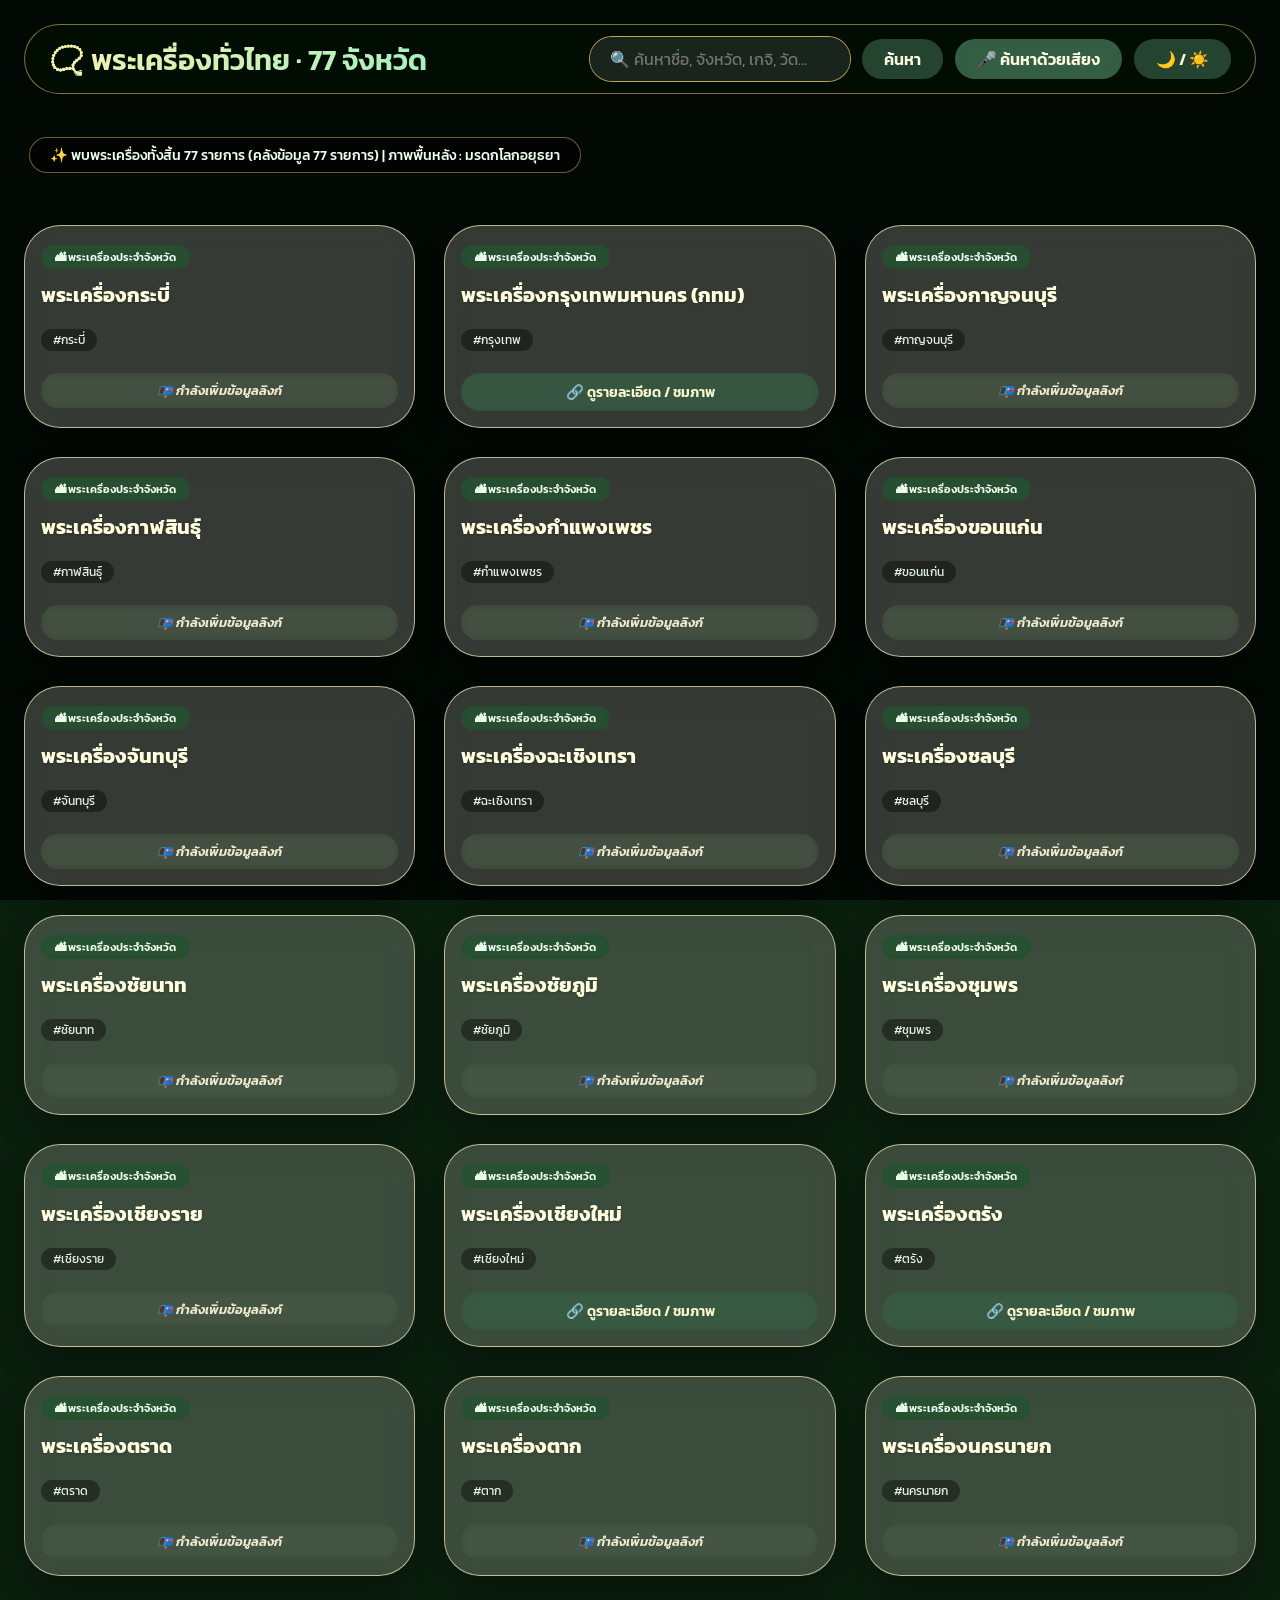
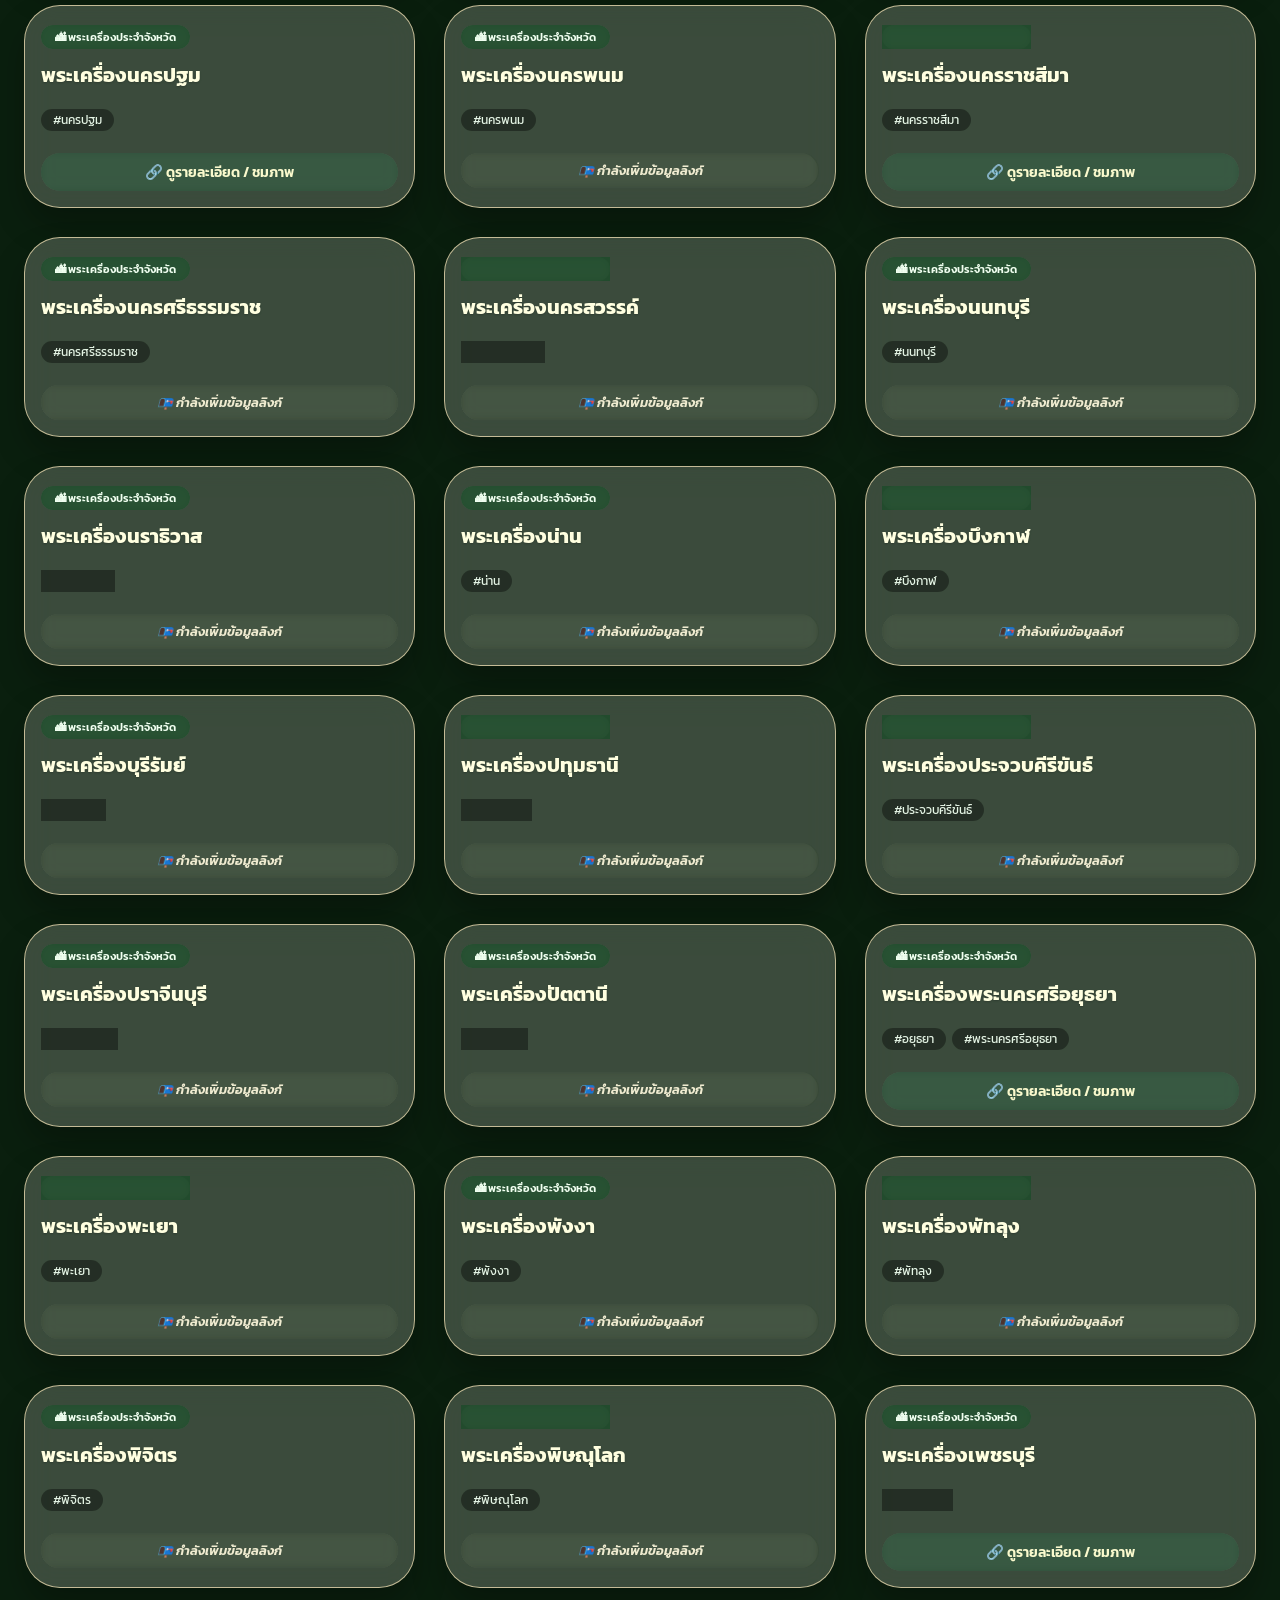
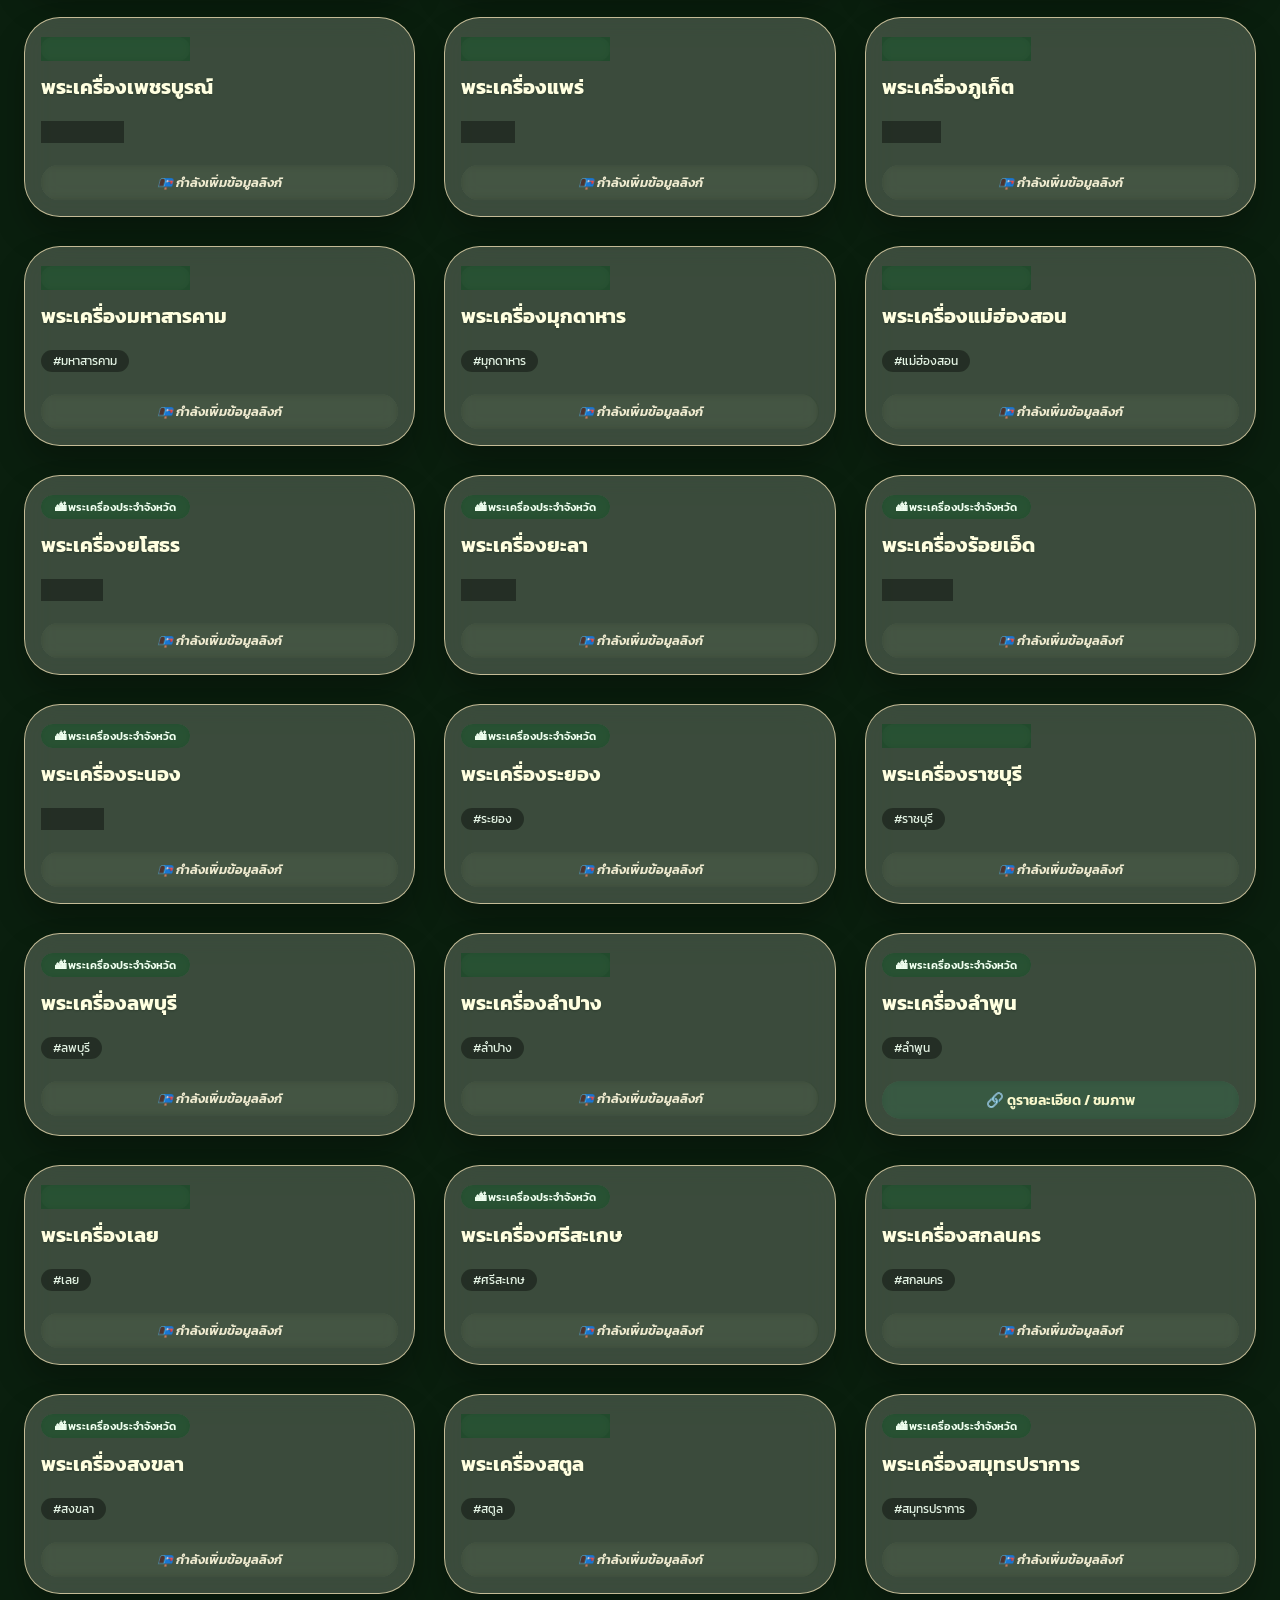
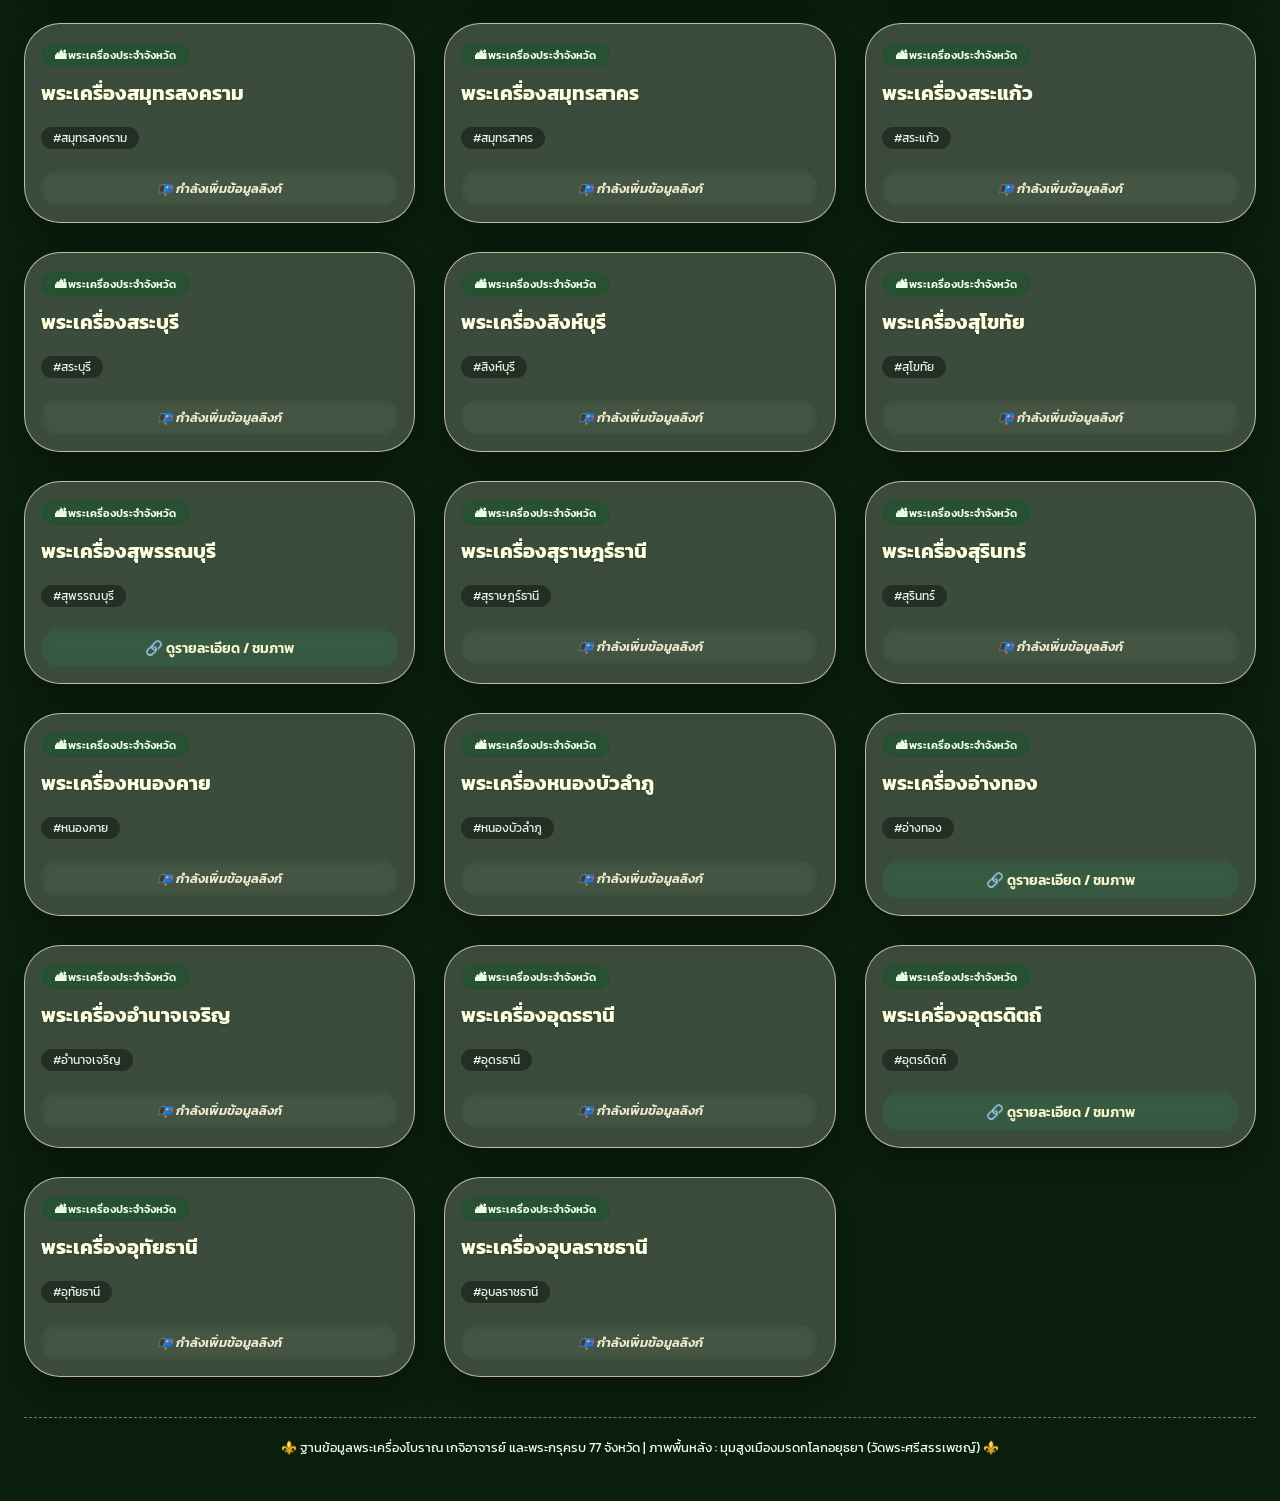
==== icedrive6.html @ 69494d0d "Add files via upload" ====
<!DOCTYPE html>
<html lang="th">
<head>
  <meta charset="UTF-8">
  <meta name="viewport" content="width=device-width, initial-scale=1.0, user-scalable=yes">
  <title>พระเครื่อง 77 จังหวัด | คลังข้อมูลมรดกไทย</title>
  <link href="https://fonts.googleapis.com/css2?family=Kanit:wght@300;400;500;600;700&display=swap" rel="stylesheet">
  <style>
    * {
      margin: 0;
      padding: 0;
      box-sizing: border-box;
      font-family: 'Kanit', sans-serif;
      transition: background 0.2s ease, color 0.2s ease, border-color 0.2s, backdrop-filter 0.2s;
    }

    /* ===== GLOBAL BACKGROUND WITH OVERLAY (มุมสูงอยุธยา) ===== */
    body {
      background-color: #0a1f0e;
      position: relative;
      color: #f0fff0;
      padding: 1.5rem;
      min-height: 100vh;
    }

    /* ภาพมุมสูง เมืองมรดกโลกอยุธยา */
    body::before {
      content: "";
      position: fixed;
      top: 0;
      left: 0;
      width: 100%;
      height: 100%;
      background: url('https://od.lk/s/N18yODQ0OTcyMDBf/789.jpg') center center / cover no-repeat fixed;
      z-index: -2;
    }

    /* Overlay โปร่งแสง */
    body::after {
      content: "";
      position: fixed;
      top: 0;
      left: 0;
      width: 100%;
      height: 100%;
      background: rgba(0, 0, 0, 0.7);
      z-index: -1;
    }

    /* LIGHT MODE */
    body.light::after {
      background: rgba(255, 245, 225, 0.85);
    }
    body.light {
      color: #1a3a2a;
    }

    .container {
      max-width: 1400px;
      margin: 0 auto;
      position: relative;
      z-index: 2;
    }

    /* toolbar glass */
    .toolbar {
      display: flex;
      flex-wrap: wrap;
      justify-content: space-between;
      align-items: center;
      gap: 12px;
      margin-bottom: 28px;
      background: rgba(0, 20, 0, 0.45);
      backdrop-filter: blur(12px);
      padding: 12px 24px;
      border-radius: 60px;
      border: 1px solid rgba(210, 180, 110, 0.6);
      box-shadow: 0 8px 20px rgba(0,0,0,0.2);
    }
    body.light .toolbar {
      background: rgba(255, 248, 225, 0.85);
      border-color: #c9aa6f;
    }

    h1 {
      font-size: 1.8rem;
      background: linear-gradient(135deg, #f9f2b0, #a3f0c0);
      -webkit-background-clip: text;
      background-clip: text;
      color: transparent;
      font-weight: 600;
    }
    body.light h1 {
      background: linear-gradient(135deg, #2c5e2a, #1f6e4a);
      -webkit-background-clip: text;
      background-clip: text;
    }

    .search-area {
      display: flex;
      gap: 12px;
      flex-wrap: wrap;
      align-items: center;
    }
    .search-box {
      padding: 10px 20px;
      border-radius: 48px;
      border: none;
      background: rgba(30, 42, 34, 0.85);
      backdrop-filter: blur(8px);
      color: #e0ffe8;
      font-size: 1rem;
      width: 260px;
      outline: none;
      box-shadow: 0 0 0 1px #c5a15b;
    }
    body.light .search-box {
      background: rgba(255, 249, 239, 0.9);
      color: #1e3a2a;
    }
    .search-box:focus {
      box-shadow: 0 0 0 2px #f5c542;
    }
    button {
      background: rgba(43, 79, 56, 0.85);
      backdrop-filter: blur(8px);
      border: none;
      padding: 8px 22px;
      border-radius: 40px;
      font-weight: 600;
      font-size: 1rem;
      cursor: pointer;
      color: #fcf9e1;
      transition: 0.2s;
      box-shadow: 0 2px 8px rgba(0,0,0,0.2);
    }
    body.light button {
      background: rgba(238, 223, 168, 0.95);
      color: #2c5836;
    }
    button:hover {
      transform: scale(0.97);
      background: #4f8b60;
      color: white;
    }
    .voice-btn {
      background: rgba(60, 110, 80, 0.85);
      display: inline-flex;
      align-items: center;
      gap: 8px;
    }
    .stats {
      margin: 15px 5px 20px 5px;
      font-weight: 500;
      background: rgba(0, 0, 0, 0.45);
      backdrop-filter: blur(8px);
      display: inline-block;
      padding: 6px 20px;
      border-radius: 60px;
      font-size: 0.9rem;
      border: 1px solid rgba(210, 180, 110, 0.5);
    }
    body.light .stats {
      background: rgba(242, 229, 207, 0.85);
      color: #2a5a3a;
    }

    /* ====== GALLERY - การ์ดโปร่งใส กระจกสีขาวขุ่น สวยงาม ====== */
    .gallery {
      display: grid;
      grid-template-columns: repeat(auto-fill, minmax(290px, 1fr));
      gap: 1.8rem;
      margin: 2rem 0 2.5rem;
    }

    /* การ์ดแบบ Glassmorphism สีขาวใส มีความลึก */
    .card {
      background: rgba(255, 255, 245, 0.2);
      backdrop-filter: blur(16px);
      border-radius: 36px;
      padding: 1.2rem 1rem 1rem 1rem;
      border: 1px solid rgba(255, 235, 190, 0.7);
      transition: all 0.3s cubic-bezier(0.2, 0.9, 0.4, 1.1);
      box-shadow: 0 18px 32px rgba(0, 0, 0, 0.25);
      display: flex;
      flex-direction: column;
    }

    /* เมื่อ light mode การ์ดจะขาวใสแต่มีมิติ */
    body.light .card {
      background: rgba(255, 253, 245, 0.65);
      backdrop-filter: blur(16px);
      border: 1px solid rgba(200, 170, 100, 0.7);
      box-shadow: 0 12px 28px rgba(80, 50, 20, 0.15);
      color: #1e3a2a;
    }

    .card:hover {
      transform: translateY(-10px);
      box-shadow: 0 0 28px rgba(212, 175, 55, 0.8);
      border-color: #f3d382;
      background: rgba(255, 255, 250, 0.35);
      backdrop-filter: blur(20px);
    }

    body.light .card:hover {
      background: rgba(255, 252, 235, 0.85);
      box-shadow: 0 18px 32px rgba(0, 0, 0, 0.12);
    }

    .card-name {
      font-size: 1.25rem;
      font-weight: 700;
      margin-bottom: 10px;
      line-height: 1.4;
      word-break: break-word;
      color: #ffffe0;
      text-shadow: 0 1px 2px rgba(0,0,0,0.2);
    }
    body.light .card-name {
      color: #1f5430;
      text-shadow: none;
    }

    .badge {
      display: inline-block;
      background: rgba(31, 77, 44, 0.85);
      backdrop-filter: blur(4px);
      padding: 4px 14px;
      border-radius: 50px;
      font-size: 0.7rem;
      font-weight: 600;
      margin-bottom: 12px;
      align-self: flex-start;
    }
    body.light .badge {
      background: #e0c894cc;
      color: #2b482c;
    }

    .keywords {
      font-size: 0.75rem;
      opacity: 0.95;
      margin: 10px 0;
      display: flex;
      flex-wrap: wrap;
      gap: 6px;
    }
    .keyword-tag {
      background: rgba(0, 0, 0, 0.4);
      backdrop-filter: blur(4px);
      padding: 2px 12px;
      border-radius: 30px;
    }
    body.light .keyword-tag {
      background: rgba(210, 180, 120, 0.6);
      color: #2e593a;
    }

    .card-link {
      margin-top: 12px;
      text-align: center;
      background: rgba(47, 84, 60, 0.8);
      backdrop-filter: blur(4px);
      border-radius: 40px;
      padding: 8px;
      font-weight: 600;
      transition: 0.2s;
    }
    body.light .card-link {
      background: rgba(238, 223, 168, 0.9);
    }
    .card-link a {
      color: #faf9cd;
      text-decoration: none;
      display: block;
      font-size: 0.9rem;
    }
    body.light .card-link a {
      color: #2a623a;
    }
    .card-link:hover {
      background: #478a5c;
    }
    .no-link {
      color: #efebd0;
      font-style: italic;
      font-size: 0.8rem;
    }
    body.light .no-link {
      color: #8b7652;
    }

    .footer {
      text-align: center;
      margin: 40px 0 20px;
      font-size: 0.8rem;
      border-top: 1px dashed rgba(210, 180, 110, 0.6);
      padding-top: 20px;
      background: transparent;
      backdrop-filter: blur(4px);
    }

    @media (max-width: 680px) {
      body { padding: 1rem; }
      .toolbar { flex-direction: column; align-items: stretch; border-radius: 32px; }
      .search-area { justify-content: center; }
      .search-box { width: 100%; }
    }
  </style>
</head>
<body>

<div class="container">
  <div class="toolbar">
    <h1>📿 พระเครื่องทั่วไทย · 77 จังหวัด</h1>
    <div class="search-area">
      <input type="text" id="searchInput" class="search-box" placeholder="🔍 ค้นหาชื่อ, จังหวัด, เกจิ, วัด...">
      <button onclick="performSearch()">ค้นหา</button>
      <button class="voice-btn" onclick="startVoiceSearch()">🎤 ค้นหาด้วยเสียง</button>
      <button class="toggle-btn" onclick="toggleTheme()">🌙 / ☀️</button>
    </div>
  </div>
  
  <div class="stats" id="statsDisplay">✨ กำลังโหลดข้อมูลพระเครื่อง...</div>
  
  <div class="gallery" id="galleryContainer">
    <!-- dynamic cards -->
  </div>
  <div class="footer">
    ⚜️ ฐานข้อมูลพระเครื่องโบราณ เกจิอาจารย์ และพระกรุครบ 77 จังหวัด  |  ภาพพื้นหลัง : มุมสูงเมืองมรดกโลกอยุธยา (วัดพระศรีสรรเพชญ์) ⚜️
  </div>
</div>

<script>
    // ========== 77 จังหวัด (ครบถ้วนทุกจังหวัด) ==========
    const amulets = [
    { name: "พระเครื่องกระบี่", category: "region", url: "", keywords: ["กระบี่"] },
    { name: "พระเครื่องกรุงเทพมหานคร (กทม)", category: "region", url: "https://photos.app.goo.gl/GcmfNfKeiCzaTsFH8", keywords: ["กรุงเทพ"] },
    { name: "พระเครื่องกาญจนบุรี", category: "region", url: "", keywords: ["กาญจนบุรี"] },
    { name: "พระเครื่องกาฬสินธุ์", category: "region", url: "", keywords: ["กาฬสินธุ์"] },
    { name: "พระเครื่องกำแพงเพชร", category: "region", url: "", keywords: ["กำแพงเพชร"] },
    { name: "พระเครื่องขอนแก่น", category: "region", url: "", keywords: ["ขอนแก่น"] },
    { name: "พระเครื่องจันทบุรี", category: "region", url: "", keywords: ["จันทบุรี"] },
    { name: "พระเครื่องฉะเชิงเทรา", category: "region", url: "", keywords: ["ฉะเชิงเทรา"] },
    { name: "พระเครื่องชลบุรี", category: "region", url: "", keywords: ["ชลบุรี"] },
    { name: "พระเครื่องชัยนาท", category: "region", url: "", keywords: ["ชัยนาท"] },
    { name: "พระเครื่องชัยภูมิ", category: "region", url: "", keywords: ["ชัยภูมิ"] },
    { name: "พระเครื่องชุมพร", category: "region", url: "", keywords: ["ชุมพร"] },
    { name: "พระเครื่องเชียงราย", category: "region", url: "", keywords: ["เชียงราย"] },
    { name: "พระเครื่องเชียงใหม่", category: "region", url: "https://photos.app.goo.gl/NdjgmtvmYvhDnP1v7", keywords: ["เชียงใหม่"] },
    { name: "พระเครื่องตรัง", category: "region", url: "https://photos.app.goo.gl/BnHAyBYBLhnTxndCA", keywords: ["ตรัง"] },
    { name: "พระเครื่องตราด", category: "region", url: "", keywords: ["ตราด"] },
    { name: "พระเครื่องตาก", category: "region", url: "", keywords: ["ตาก"] },
    { name: "พระเครื่องนครนายก", category: "region", url: "", keywords: ["นครนายก"] },
    { name: "พระเครื่องนครปฐม", category: "region", url: "https://photos.app.goo.gl/UQ2cR1LrqMvJePWVA", keywords: ["นครปฐม"] },
    { name: "พระเครื่องนครพนม", category: "region", url: "", keywords: ["นครพนม"] },
    { name: "พระเครื่องนครราชสีมา", category: "region", url: "https://icedrive.net/s/gzwvv6ARBjA5Q3DP8gyTSAVDSWtu", keywords: ["นครราชสีมา"] },
    { name: "พระเครื่องนครศรีธรรมราช", category: "region", url: "", keywords: ["นครศรีธรรมราช"] },
    { name: "พระเครื่องนครสวรรค์", category: "region", url: "", keywords: ["นครสวรรค์"] },
    { name: "พระเครื่องนนทบุรี", category: "region", url: "", keywords: ["นนทบุรี"] },
    { name: "พระเครื่องนราธิวาส", category: "region", url: "", keywords: ["นราธิวาส"] },
    { name: "พระเครื่องน่าน", category: "region", url: "", keywords: ["น่าน"] },
    { name: "พระเครื่องบึงกาฬ", category: "region", url: "", keywords: ["บึงกาฬ"] },
    { name: "พระเครื่องบุรีรัมย์", category: "region", url: "", keywords: ["บุรีรัมย์"] },
    { name: "พระเครื่องปทุมธานี", category: "region", url: "", keywords: ["ปทุมธานี"] },
    { name: "พระเครื่องประจวบคีรีขันธ์", category: "region", url: "", keywords: ["ประจวบคีรีขันธ์"] },
    { name: "พระเครื่องปราจีนบุรี", category: "region", url: "", keywords: ["ปราจีนบุรี"] },
    { name: "พระเครื่องปัตตานี", category: "region", url: "", keywords: ["ปัตตานี"] },
    { name: "พระเครื่องพระนครศรีอยุธยา", category: "region", url: "https://photos.app.goo.gl/4XQMKJAjMaJmFzZAA", keywords: ["อยุธยา","พระนครศรีอยุธยา"] },
    { name: "พระเครื่องพะเยา", category: "region", url: "", keywords: ["พะเยา"] },
    { name: "พระเครื่องพังงา", category: "region", url: "", keywords: ["พังงา"] },
    { name: "พระเครื่องพัทลุง", category: "region", url: "", keywords: ["พัทลุง"] },
    { name: "พระเครื่องพิจิตร", category: "region", url: "", keywords: ["พิจิตร"] },
    { name: "พระเครื่องพิษณุโลก", category: "region", url: "", keywords: ["พิษณุโลก"] },
    { name: "พระเครื่องเพชรบุรี", category: "region", url: "https://icedrive.net/s/3i8uCCFhB2Z5F4xv1tx2uikikYTa", keywords: ["เพชรบุรี"] },
    { name: "พระเครื่องเพชรบูรณ์", category: "region", url: "", keywords: ["เพชรบูรณ์"] },
    { name: "พระเครื่องแพร่", category: "region", url: "", keywords: ["แพร่"] },
    { name: "พระเครื่องภูเก็ต", category: "region", url: "", keywords: ["ภูเก็ต"] },
    { name: "พระเครื่องมหาสารคาม", category: "region", url: "", keywords: ["มหาสารคาม"] },
    { name: "พระเครื่องมุกดาหาร", category: "region", url: "", keywords: ["มุกดาหาร"] },
    { name: "พระเครื่องแม่ฮ่องสอน", category: "region", url: "", keywords: ["แม่ฮ่องสอน"] },
    { name: "พระเครื่องยโสธร", category: "region", url: "", keywords: ["ยโสธร"] },
    { name: "พระเครื่องยะลา", category: "region", url: "", keywords: ["ยะลา"] },
    { name: "พระเครื่องร้อยเอ็ด", category: "region", url: "", keywords: ["ร้อยเอ็ด"] },
    { name: "พระเครื่องระนอง", category: "region", url: "", keywords: ["ระนอง"] },
    { name: "พระเครื่องระยอง", category: "region", url: "", keywords: ["ระยอง"] },
    { name: "พระเครื่องราชบุรี", category: "region", url: "", keywords: ["ราชบุรี"] },
    { name: "พระเครื่องลพบุรี", category: "region", url: "", keywords: ["ลพบุรี"] },
    { name: "พระเครื่องลำปาง", category: "region", url: "", keywords: ["ลำปาง"] },
    { name: "พระเครื่องลำพูน", category: "region", url: "https://photos.app.goo.gl/WQLyGwurT1kKj5Kn9", keywords: ["ลำพูน"] },
    { name: "พระเครื่องเลย", category: "region", url: "", keywords: ["เลย"] },
    { name: "พระเครื่องศรีสะเกษ", category: "region", url: "", keywords: ["ศรีสะเกษ"] },
    { name: "พระเครื่องสกลนคร", category: "region", url: "", keywords: ["สกลนคร"] },
    { name: "พระเครื่องสงขลา", category: "region", url: "", keywords: ["สงขลา"] },
    { name: "พระเครื่องสตูล", category: "region", url: "", keywords: ["สตูล"] },
    { name: "พระเครื่องสมุทรปราการ", category: "region", url: "", keywords: ["สมุทรปราการ"] },
    { name: "พระเครื่องสมุทรสงคราม", category: "region", url: "", keywords: ["สมุทรสงคราม"] },
    { name: "พระเครื่องสมุทรสาคร", category: "region", url: "", keywords: ["สมุทรสาคร"] },
    { name: "พระเครื่องสระแก้ว", category: "region", url: "", keywords: ["สระแก้ว"] },
    { name: "พระเครื่องสระบุรี", category: "region", url: "", keywords: ["สระบุรี"] },
    { name: "พระเครื่องสิงห์บุรี", category: "region", url: "", keywords: ["สิงห์บุรี"] },
    { name: "พระเครื่องสุโขทัย", category: "region", url: "", keywords: ["สุโขทัย"] },
    { name: "พระเครื่องสุพรรณบุรี", category: "region", url: "https://photos.app.goo.gl/yEmxTfQwAXW33bAw7", keywords: ["สุพรรณบุรี"] },
    { name: "พระเครื่องสุราษฎร์ธานี", category: "region", url: "", keywords: ["สุราษฎร์ธานี"] },
    { name: "พระเครื่องสุรินทร์", category: "region", url: "", keywords: ["สุรินทร์"] },
    { name: "พระเครื่องหนองคาย", category: "region", url: "", keywords: ["หนองคาย"] },
    { name: "พระเครื่องหนองบัวลำภู", category: "region", url: "", keywords: ["หนองบัวลำภู"] },
    { name: "พระเครื่องอ่างทอง", category: "region", url: "https://icedrive.net/s/PyBFvCxv6ybz4iT4G8YjZTkwGB3R", keywords: ["อ่างทอง"] },
    { name: "พระเครื่องอำนาจเจริญ", category: "region", url: "", keywords: ["อำนาจเจริญ"] },
    { name: "พระเครื่องอุดรธานี", category: "region", url: "", keywords: ["อุดรธานี"] },
    { name: "พระเครื่องอุตรดิตถ์", category: "region", url: "https://photos.app.goo.gl/ghfZLTKCveMozpgk7", keywords: ["อุตรดิตถ์"] },
    { name: "พระเครื่องอุทัยธานี", category: "region", url: "", keywords: ["อุทัยธานี"] },
    { name: "พระเครื่องอุบลราชธานี", category: "region", url: "", keywords: ["อุบลราชธานี"] }
  ];

  function getCategoryThai(cat) {
    const map = {
      forest: "🌲 สายกรรมฐาน",
      ancient: "🏺 พระกรุ / โบราณคดี",
      monk: "🧘 พระเกจิอาจารย์",
      region: "🏙 พระเครื่องประจำจังหวัด",
      special: "🔥 มรดกพุทธศิลป์"
    };
    return map[cat] || "📿 อื่นๆ";
  }

  let currentFiltered = [...amulets];

  function escapeHtml(str) {
    return str.replace(/[&<>]/g, function(m) {
      if (m === '&') return '&amp;';
      if (m === '<') return '&lt;';
      if (m === '>') return '&gt;';
      return m;
    });
  }

  function renderCards(items) {
    const gallery = document.getElementById('galleryContainer');
    if (!gallery) return;
    if (items.length === 0) {
      gallery.innerHTML = `<div style="grid-column:1/-1; text-align:center; padding:3rem; background: rgba(0,0,0,0.4); backdrop-filter: blur(12px); border-radius: 48px;">❌ ไม่พบพระเครื่องที่ค้นหา ลองใช้คำอื่น หรือค้นหาด้วยเสียงอีกครั้ง</div>`;
      document.getElementById('statsDisplay').innerHTML = `🔍 ไม่พบรายการ (0 รายการ)`;
      return;
    }
    let html = '';
    for (let am of items) {
      const catThai = getCategoryThai(am.category);
      const kw = am.keywords || [];
      const kwHtml = kw.length ? `<div class="keywords">${kw.map(k => `<span class="keyword-tag">#${escapeHtml(k)}</span>`).join('')}</div>` : '';
      const linkHtml = am.url && am.url.trim() !== "" 
        ? `<div class="card-link"><a href="${am.url}" target="_blank" rel="noopener noreferrer">🔗 ดูรายละเอียด / ชมภาพ</a></div>`
        : `<div class="card-link no-link" style="background: rgba(58, 74, 56, 0.7);"><span>📭 กำลังเพิ่มข้อมูลลิงก์</span></div>`;
      
      html += `
        <div class="card">
          <div class="badge">${catThai}</div>
          <div class="card-name">${escapeHtml(am.name)}</div>
          ${kwHtml}
          ${linkHtml}
        </div>
      `;
    }
    gallery.innerHTML = html;
    document.getElementById('statsDisplay').innerHTML = `✨ พบพระเครื่องทั้งสิ้น ${items.length} รายการ (คลังข้อมูล ${amulets.length} รายการ) | ภาพพื้นหลัง : มรดกโลกอยุธยา`;
  }

  function performSearch() {
    const query = document.getElementById('searchInput').value.trim().toLowerCase();
    if (query === "") {
      currentFiltered = [...amulets];
      renderCards(currentFiltered);
      return;
    }
    const filtered = amulets.filter(item => {
      const nameMatch = item.name.toLowerCase().includes(query);
      const kwMatch = item.keywords.some(k => k.toLowerCase().includes(query));
      const catMatch = getCategoryThai(item.category).toLowerCase().includes(query);
      return nameMatch || kwMatch || catMatch;
    });
    currentFiltered = filtered;
    renderCards(currentFiltered);
  }

  let recognition = null;
  function startVoiceSearch() {
    if (!('webkitSpeechRecognition' in window) && !('SpeechRecognition' in window)) {
      alert("เบราว์เซอร์ของคุณไม่รองรับการค้นหาด้วยเสียง (แนะนำ Chrome, Edge, Safari)");
      return;
    }
    const SpeechRecognition = window.SpeechRecognition || window.webkitSpeechRecognition;
    recognition = new SpeechRecognition();
    recognition.lang = 'th-TH';
    recognition.interimResults = false;
    recognition.maxAlternatives = 1;
    
    recognition.onstart = () => {
      const btn = document.querySelector('.voice-btn');
      btn.textContent = "🎙️ กำลังฟังเสียง...";
      btn.style.background = "#6a9c70";
    };
    recognition.onerror = (event) => {
      console.error(event.error);
      alert("ไม่สามารถรับเสียงได้: " + event.error);
      resetVoiceBtn();
    };
    recognition.onend = () => resetVoiceBtn();
    recognition.onresult = (event) => {
      const spoken = event.results[0][0].transcript;
      document.getElementById('searchInput').value = spoken;
      performSearch();
      resetVoiceBtn();
    };
    recognition.start();
  }
  
  function resetVoiceBtn() {
    const btn = document.querySelector('.voice-btn');
    if(btn) {
      btn.textContent = "🎤 ค้นหาด้วยเสียง";
      btn.style.background = "";
    }
  }

  function toggleTheme() {
    document.body.classList.toggle('light');
    const isLight = document.body.classList.contains('light');
    localStorage.setItem('amuletsTheme', isLight ? 'light' : 'dark');
  }
  
  function loadTheme() {
    const saved = localStorage.getItem('amuletsTheme');
    if (saved === 'light') document.body.classList.add('light');
    else document.body.classList.remove('light');
  }

  window.onload = () => {
    loadTheme();
    renderCards(amulets);
    const searchBox = document.getElementById('searchInput');
    searchBox.addEventListener('keyup', (e) => {
      if (e.key === 'Enter') performSearch();
    });
  };
</script>
</body>
</html>
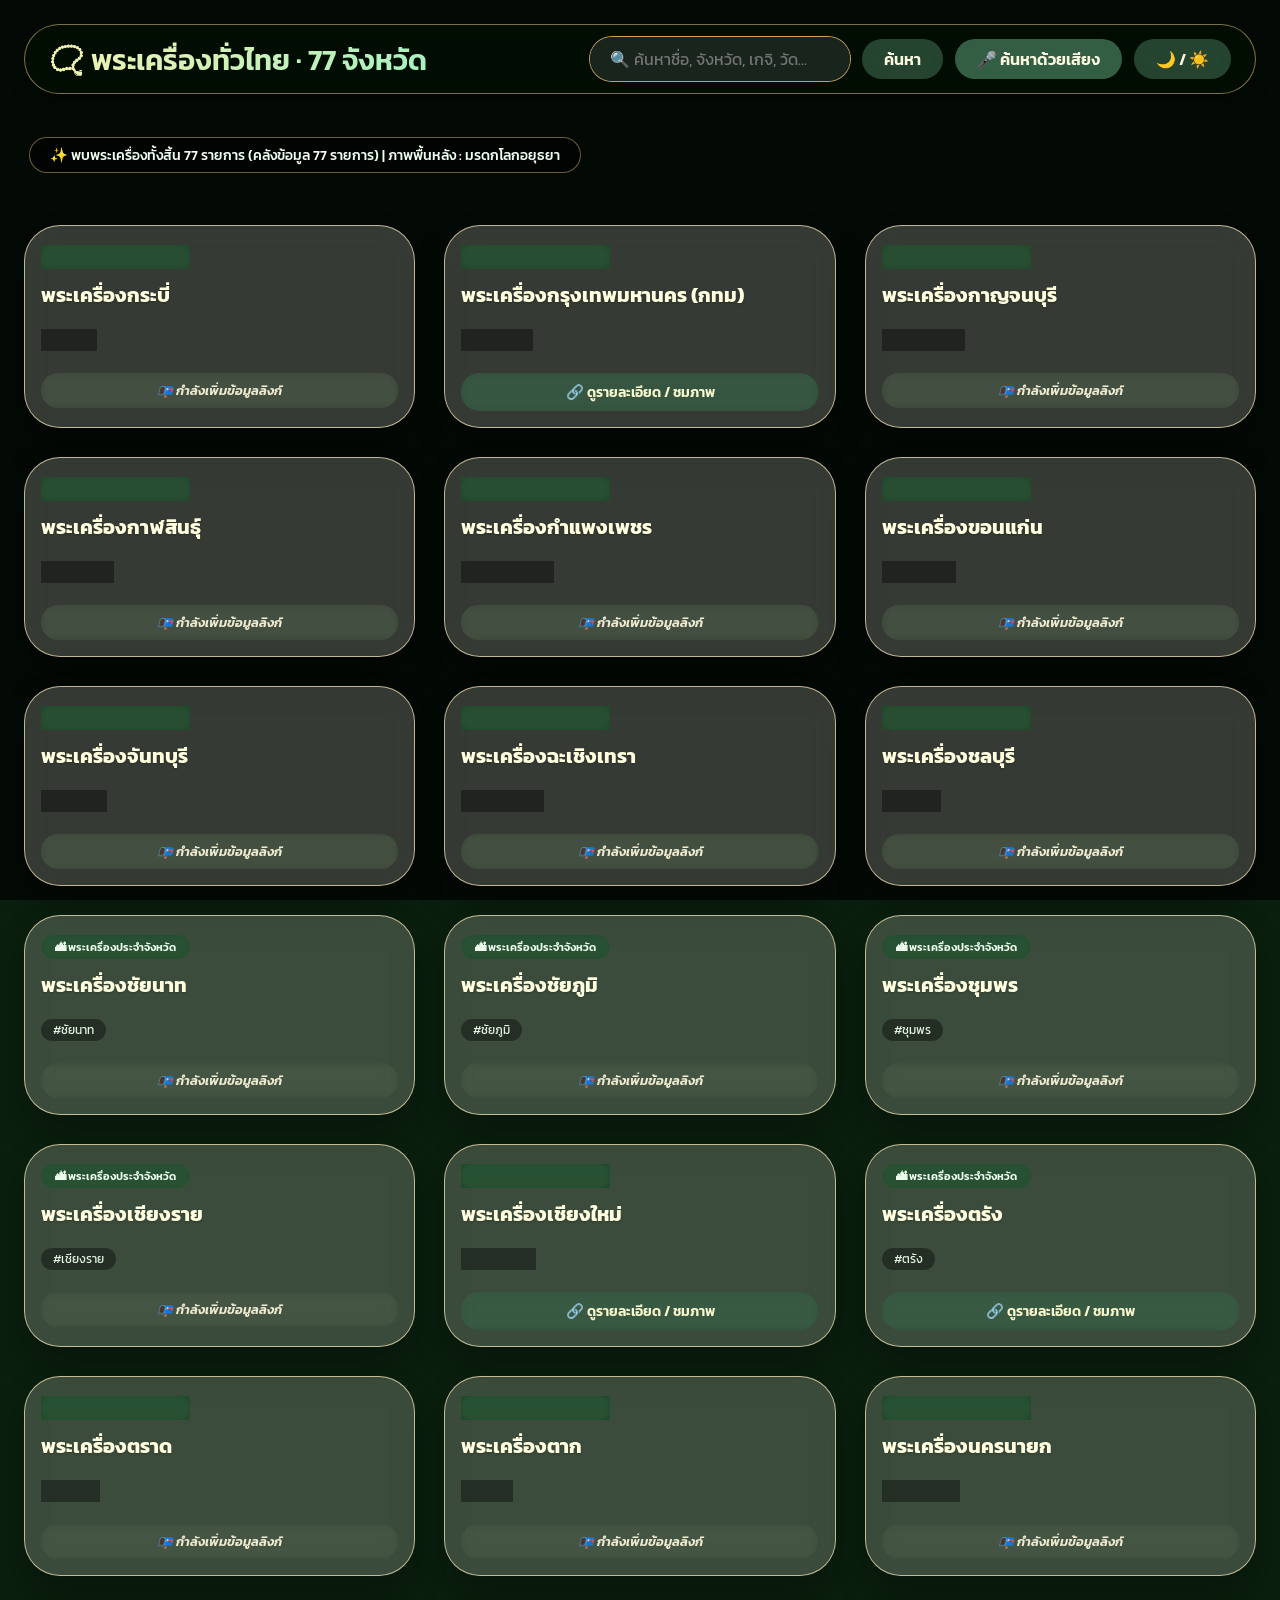
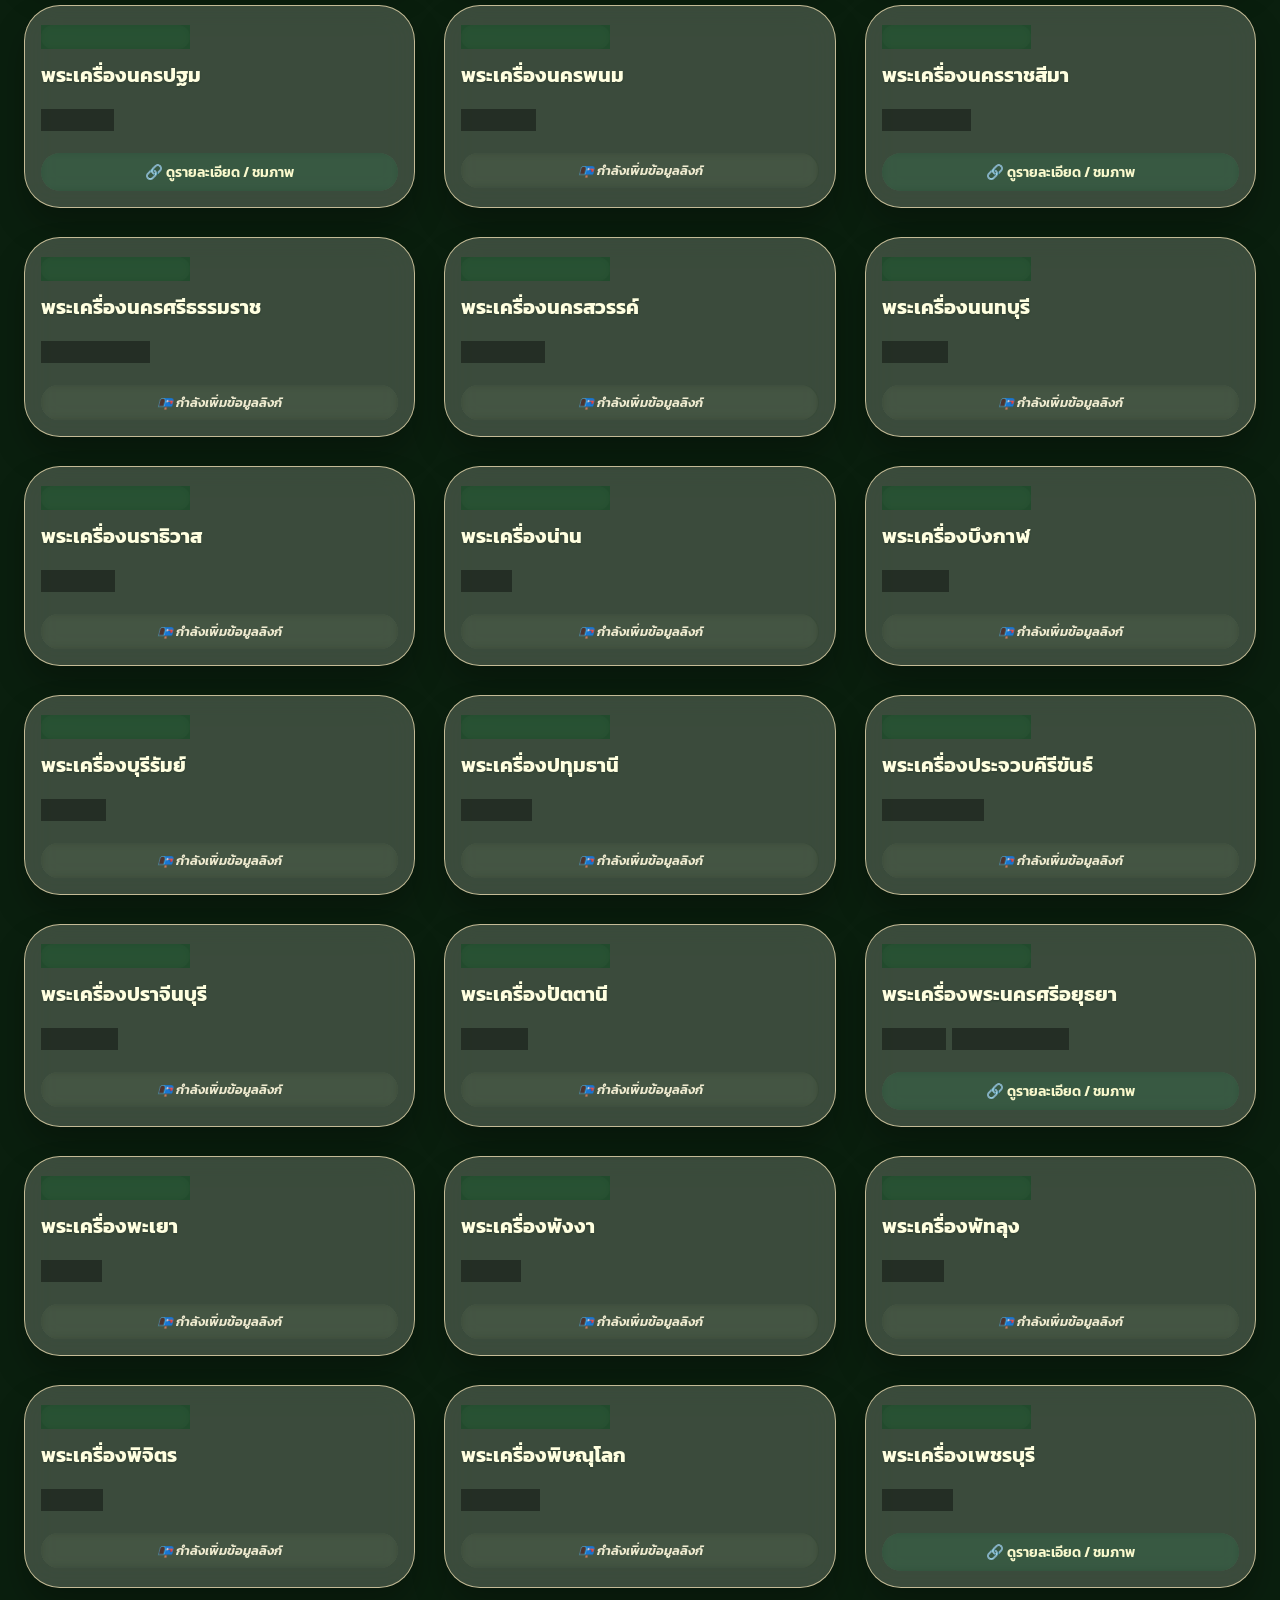
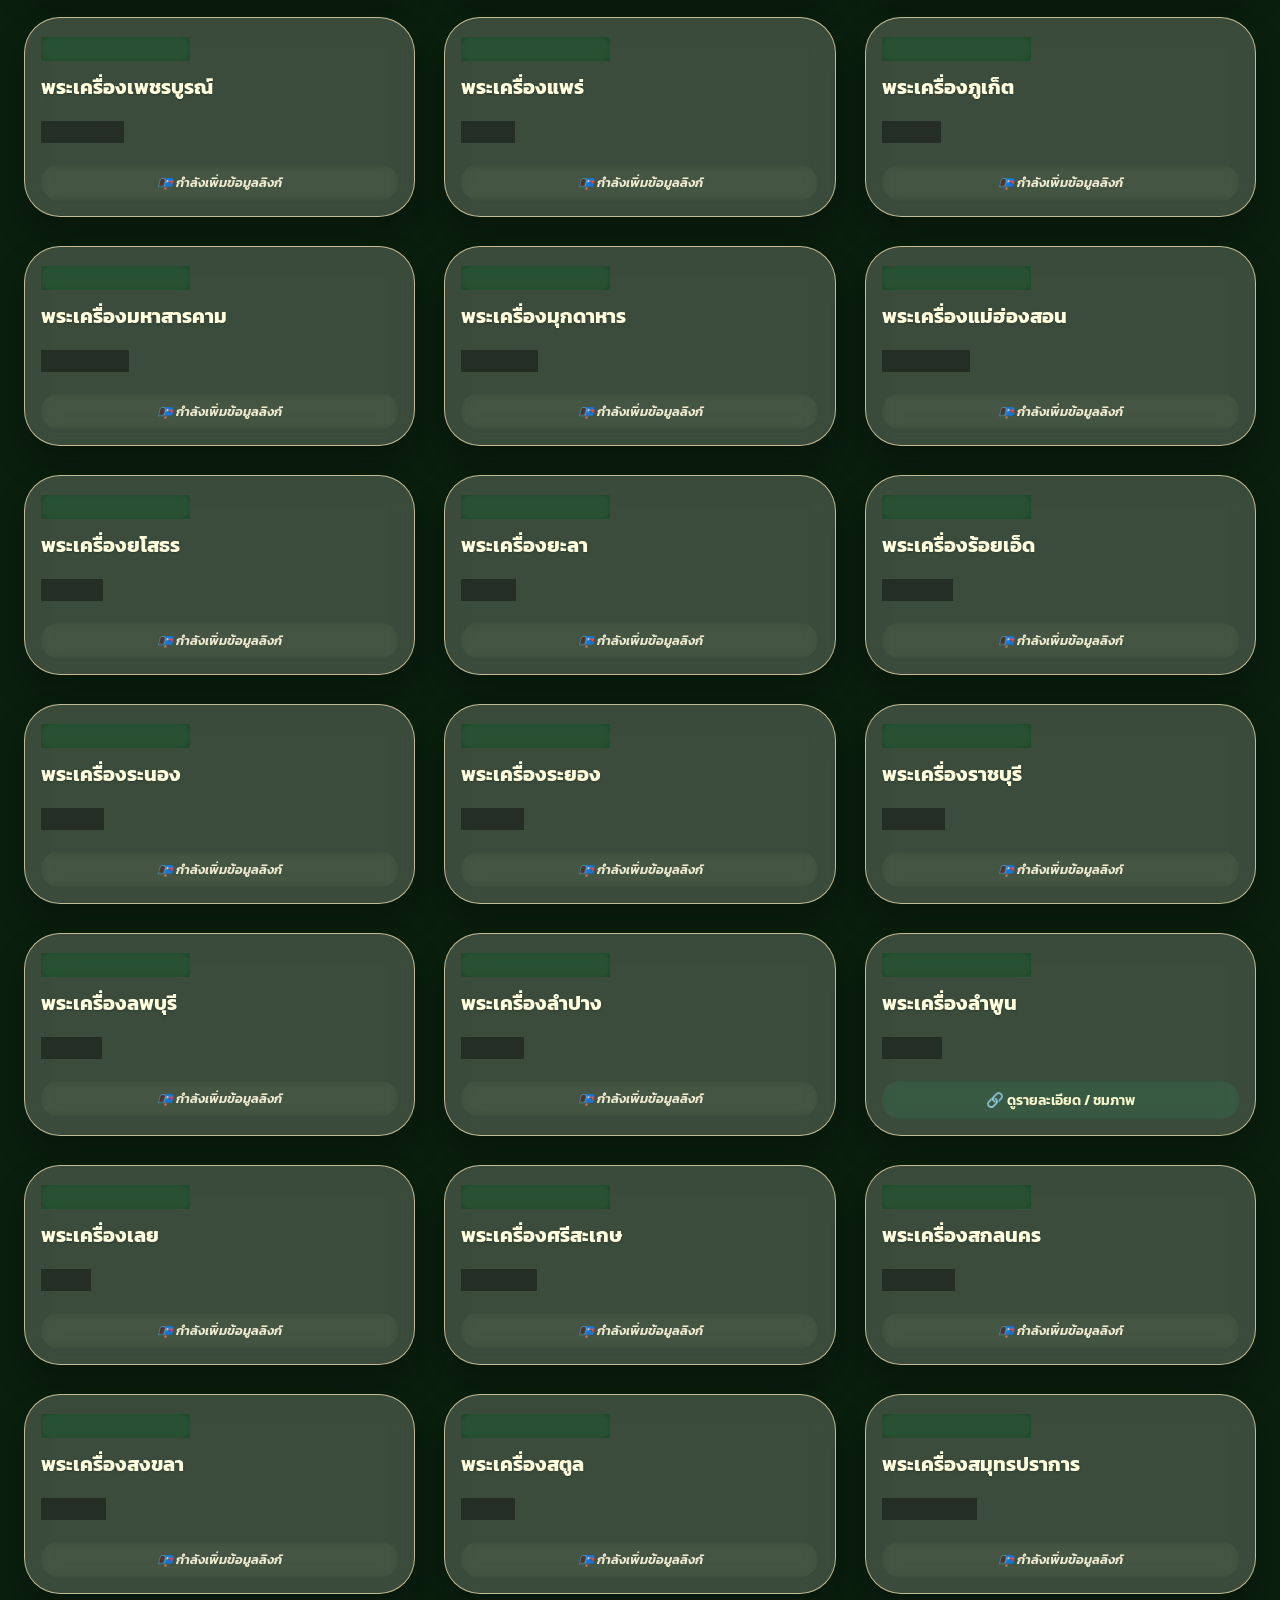
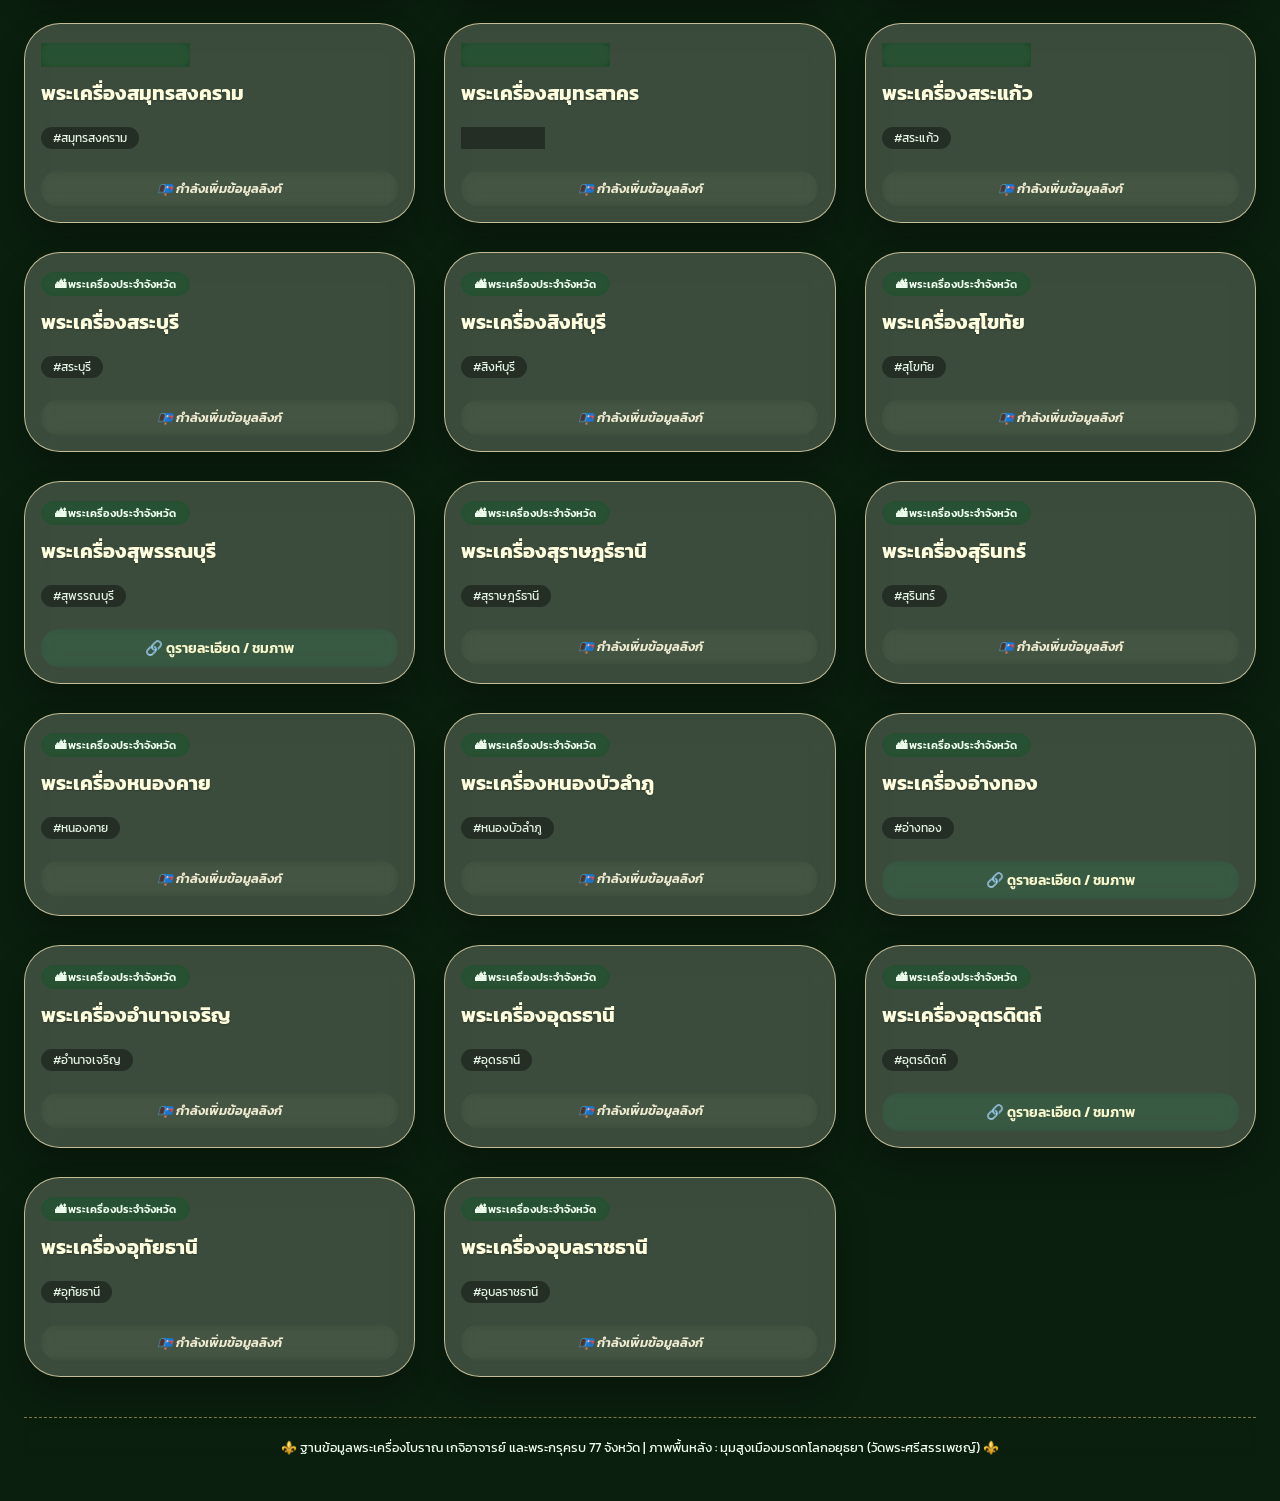
==== commit 0de3d311: "Update icedrive6.html" ====
--- a/icedrive6.html
+++ b/icedrive6.html
@@ -401,7 +401,7 @@
     { name: "พระเครื่องสระบุรี", category: "region", url: "", keywords: ["สระบุรี"] },
     { name: "พระเครื่องสิงห์บุรี", category: "region", url: "", keywords: ["สิงห์บุรี"] },
     { name: "พระเครื่องสุโขทัย", category: "region", url: "", keywords: ["สุโขทัย"] },
-    { name: "พระเครื่องสุพรรณบุรี", category: "region", url: "https://photos.app.goo.gl/yEmxTfQwAXW33bAw7", keywords: ["สุพรรณบุรี"] },
+    { name: "พระเครื่องสุพรรณบุรี", category: "region", url: "https://icedrive.net/s/fA9Y4WNu6hWQBWzFVbG4wkvib9zB", keywords: ["สุพรรณบุรี"] },
     { name: "พระเครื่องสุราษฎร์ธานี", category: "region", url: "", keywords: ["สุราษฎร์ธานี"] },
     { name: "พระเครื่องสุรินทร์", category: "region", url: "", keywords: ["สุรินทร์"] },
     { name: "พระเครื่องหนองคาย", category: "region", url: "", keywords: ["หนองคาย"] },
@@ -545,4 +545,4 @@
   };
 </script>
 </body>
-</html>+</html>
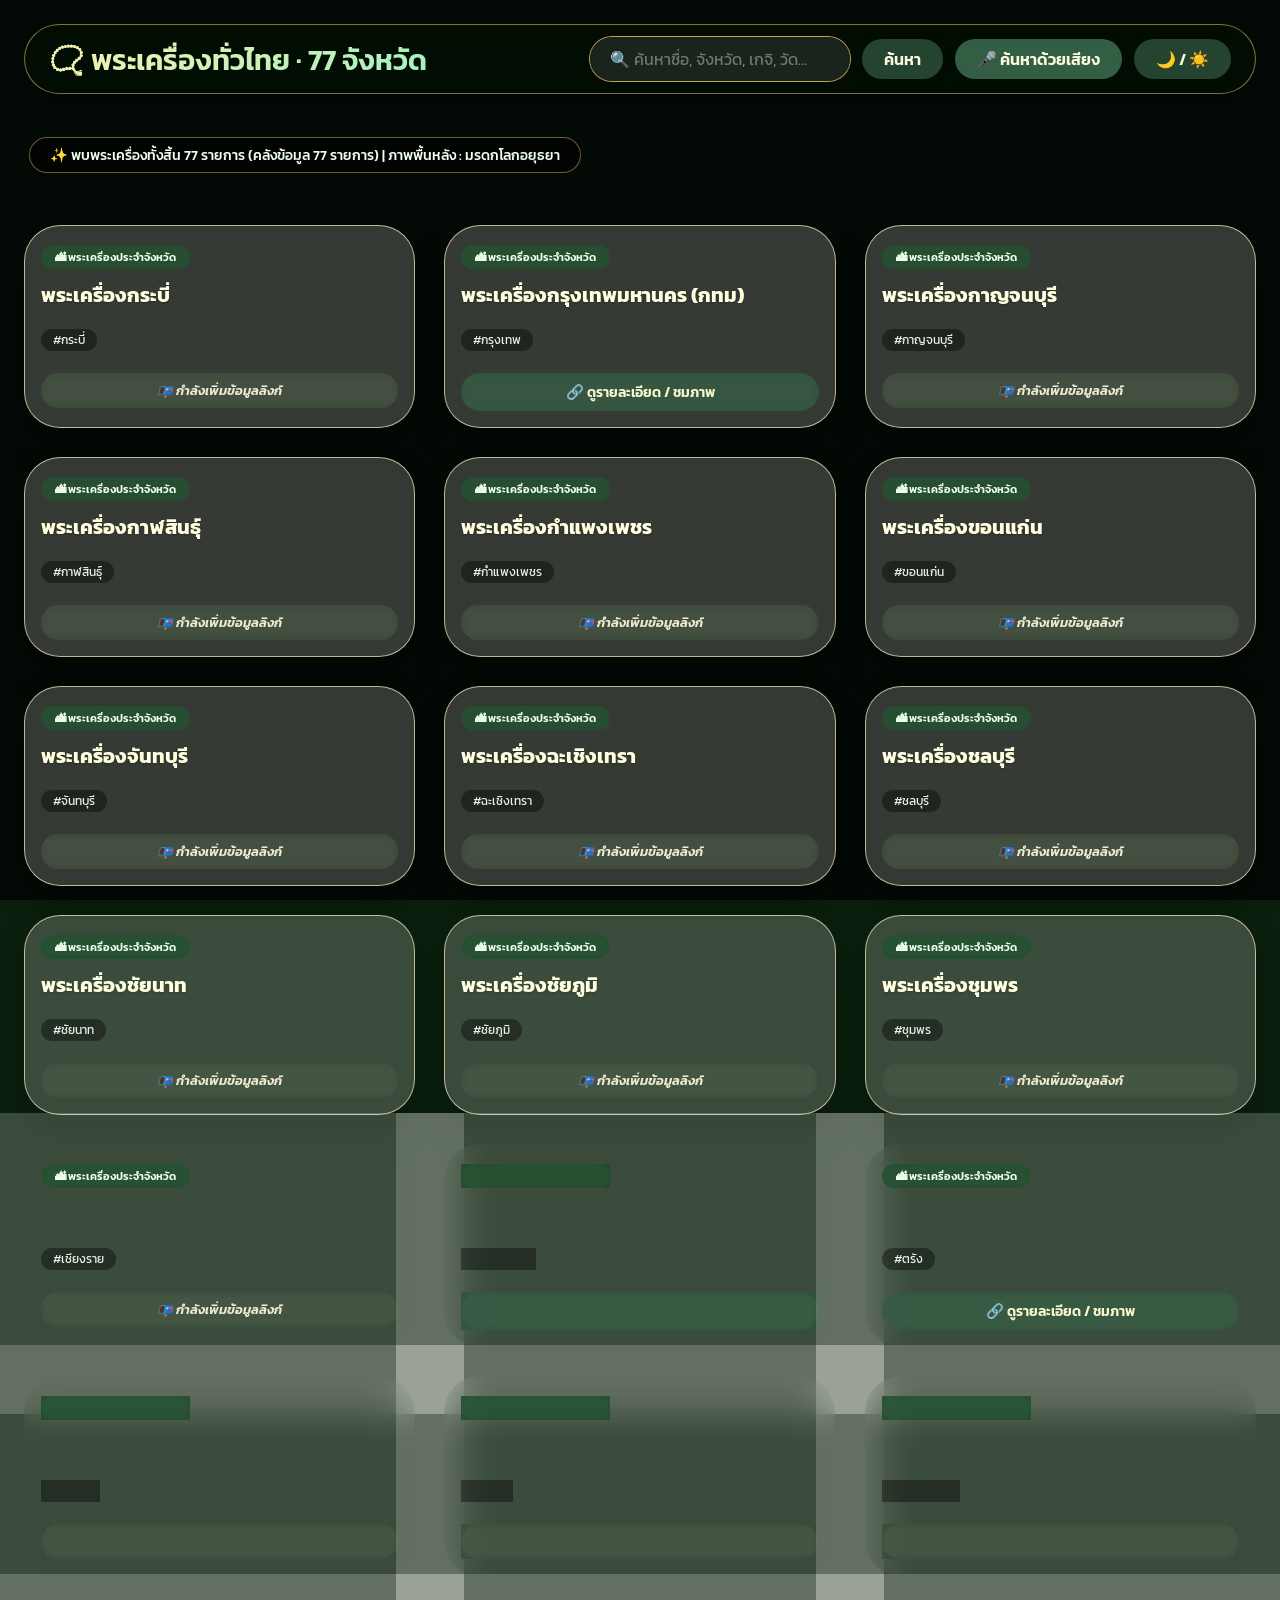
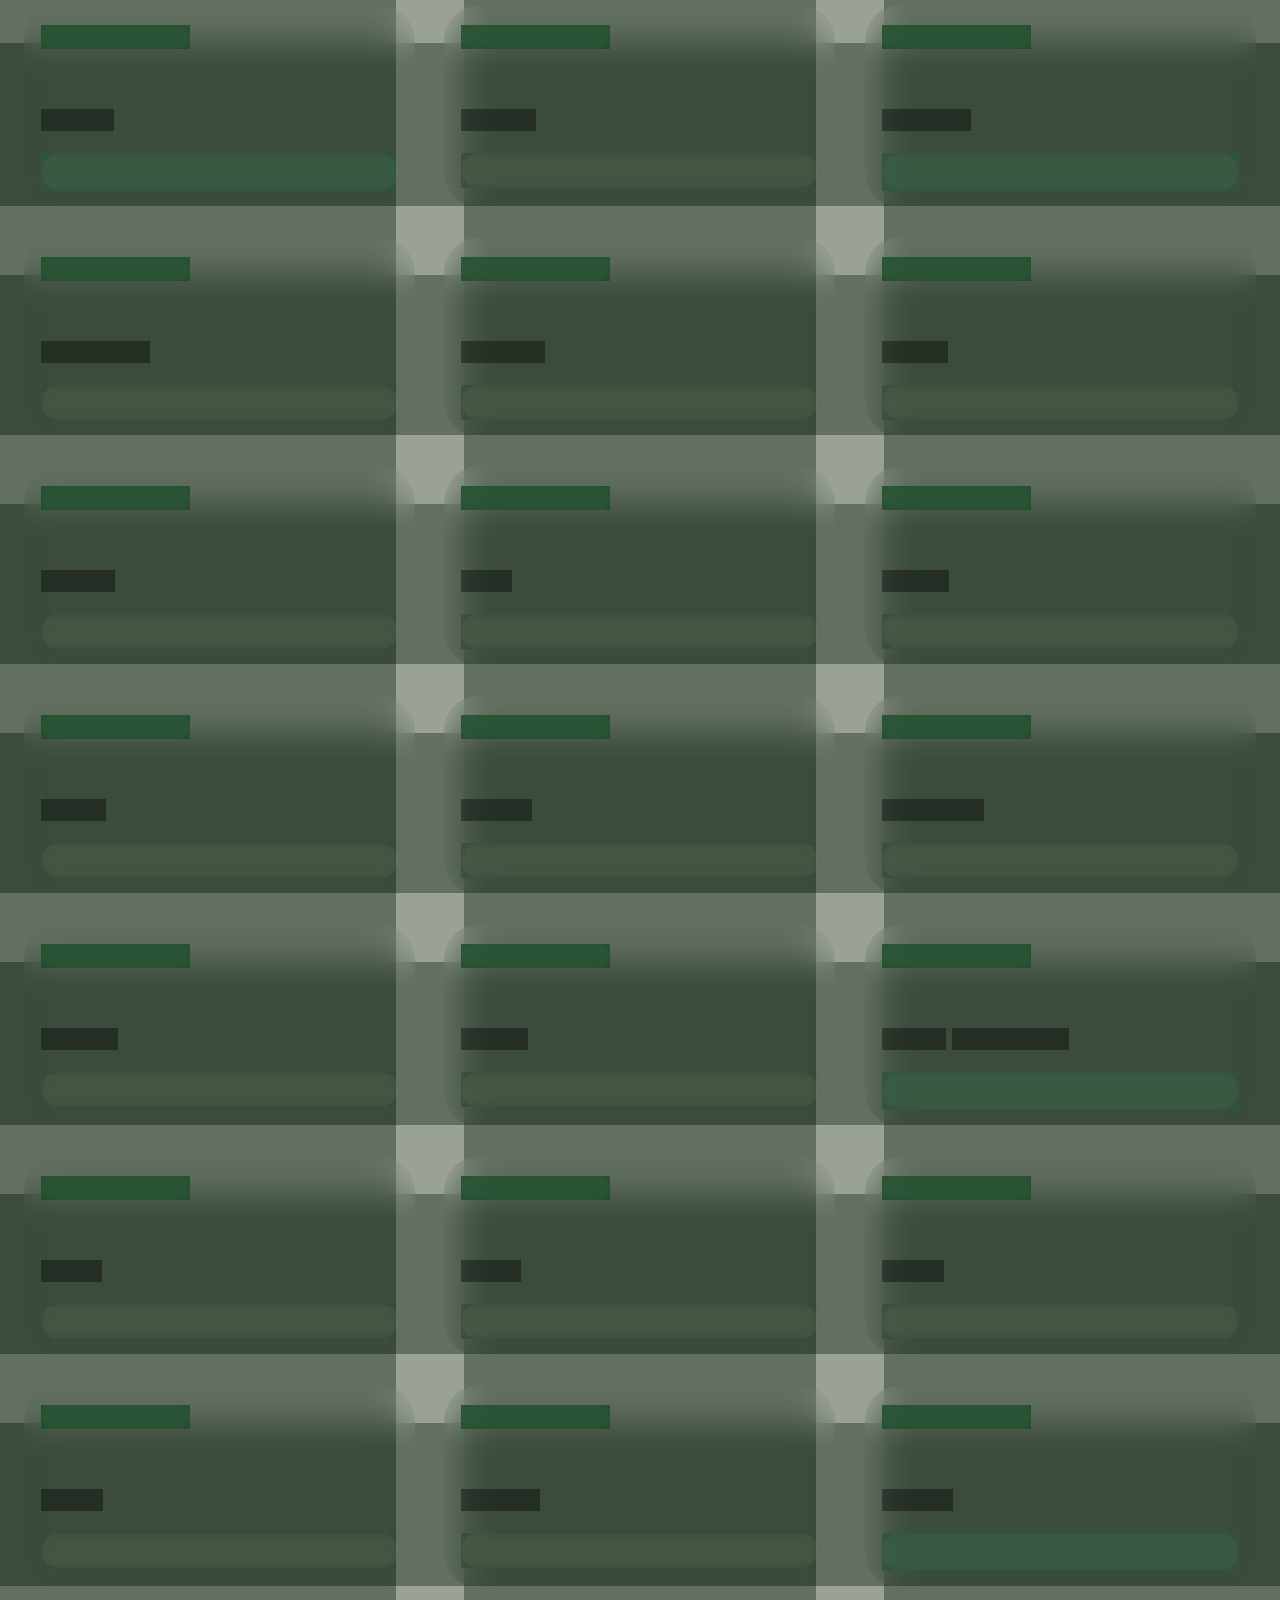
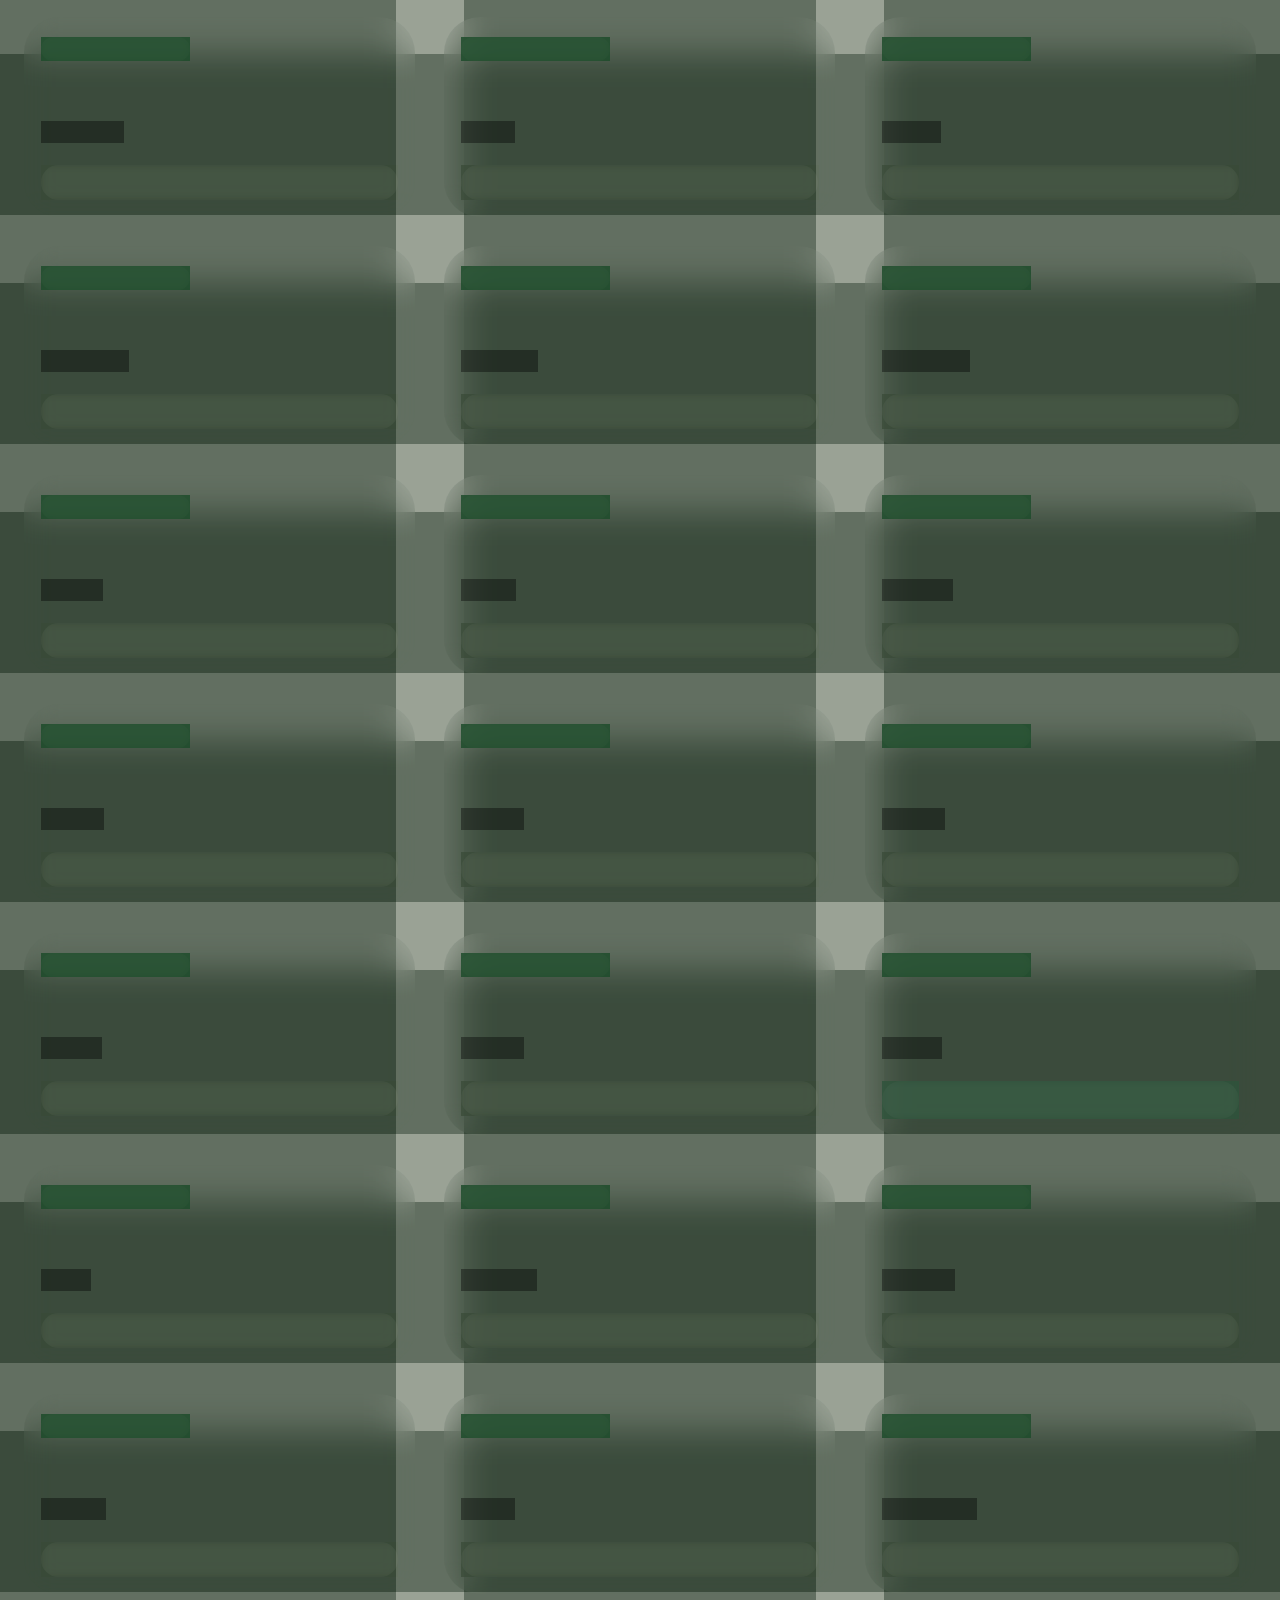
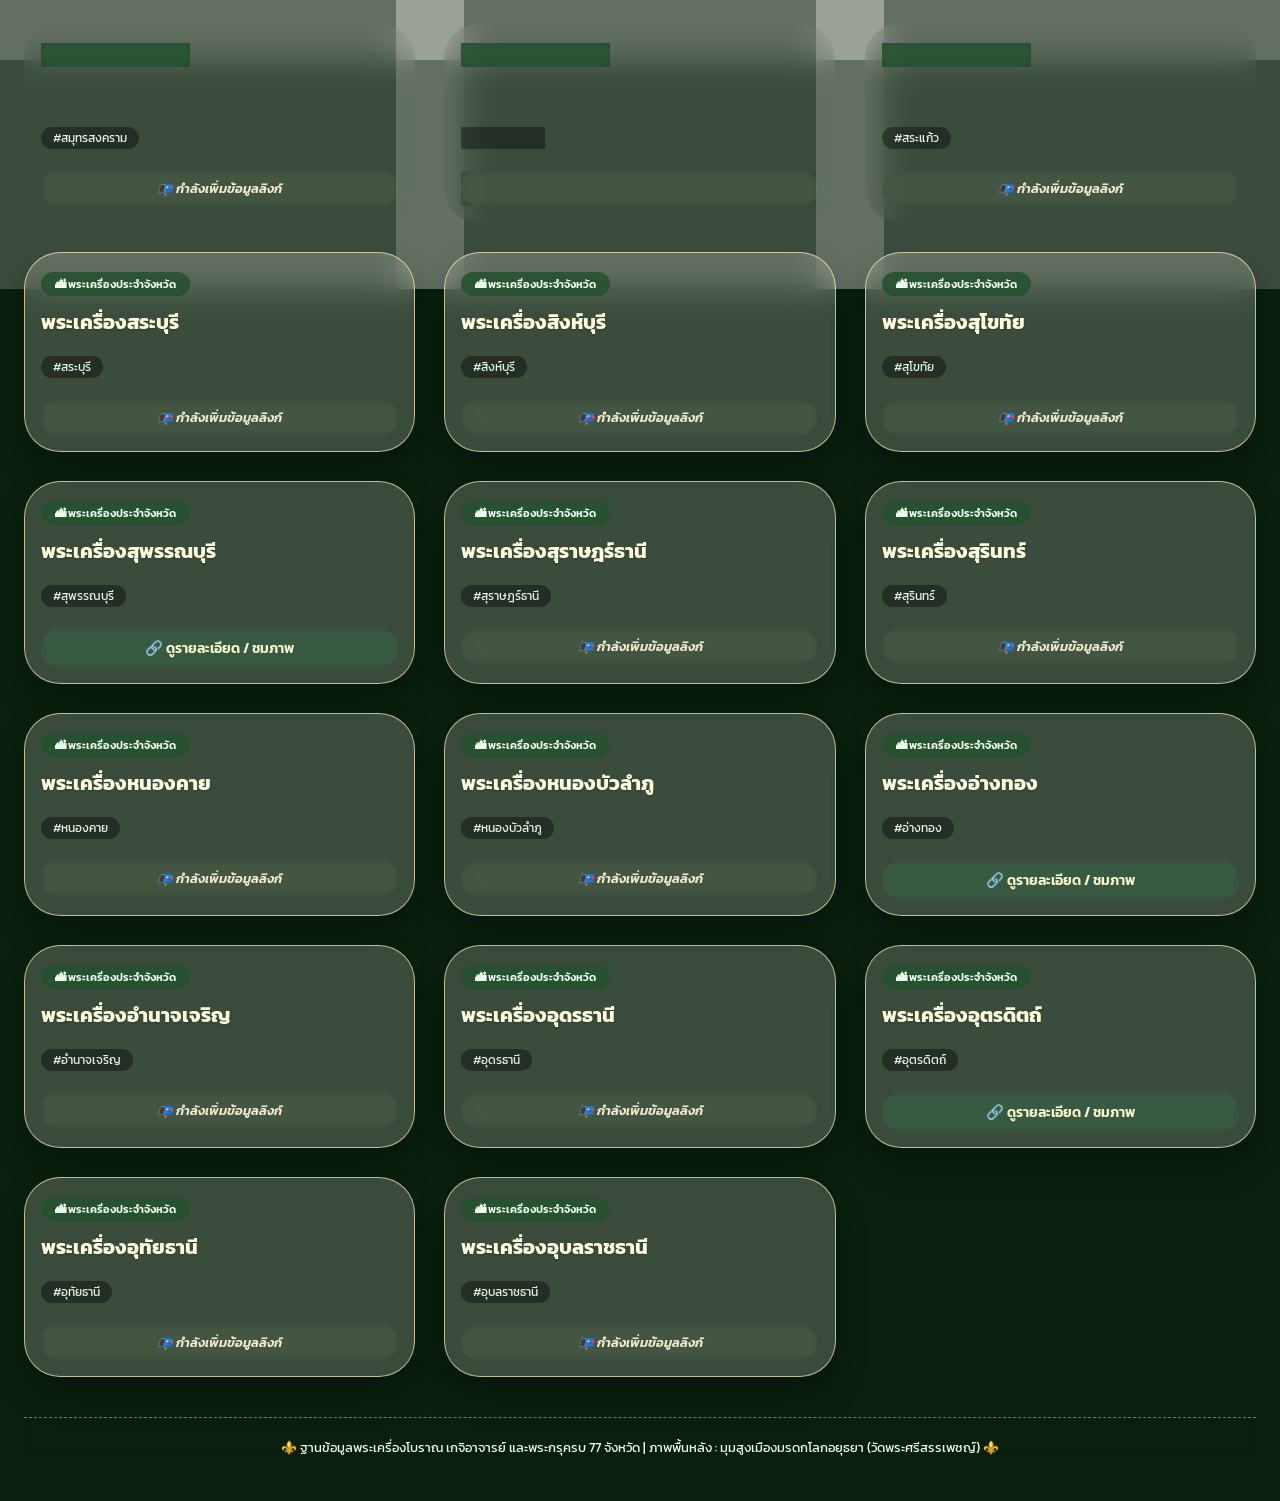
==== commit dfc5f108: "Update icedrive6.html" ====
--- a/icedrive6.html
+++ b/icedrive6.html
@@ -353,7 +353,7 @@
     { name: "พระเครื่องตราด", category: "region", url: "", keywords: ["ตราด"] },
     { name: "พระเครื่องตาก", category: "region", url: "", keywords: ["ตาก"] },
     { name: "พระเครื่องนครนายก", category: "region", url: "", keywords: ["นครนายก"] },
-    { name: "พระเครื่องนครปฐม", category: "region", url: "https://photos.app.goo.gl/UQ2cR1LrqMvJePWVA", keywords: ["นครปฐม"] },
+    { name: "พระเครื่องนครปฐม", category: "region", url: "https://icedrive.net/s/xwVZa7fWwSCxP7Xwa47V8RNzkD9B", keywords: ["นครปฐม"] },
     { name: "พระเครื่องนครพนม", category: "region", url: "", keywords: ["นครพนม"] },
     { name: "พระเครื่องนครราชสีมา", category: "region", url: "https://icedrive.net/s/gzwvv6ARBjA5Q3DP8gyTSAVDSWtu", keywords: ["นครราชสีมา"] },
     { name: "พระเครื่องนครศรีธรรมราช", category: "region", url: "", keywords: ["นครศรีธรรมราช"] },
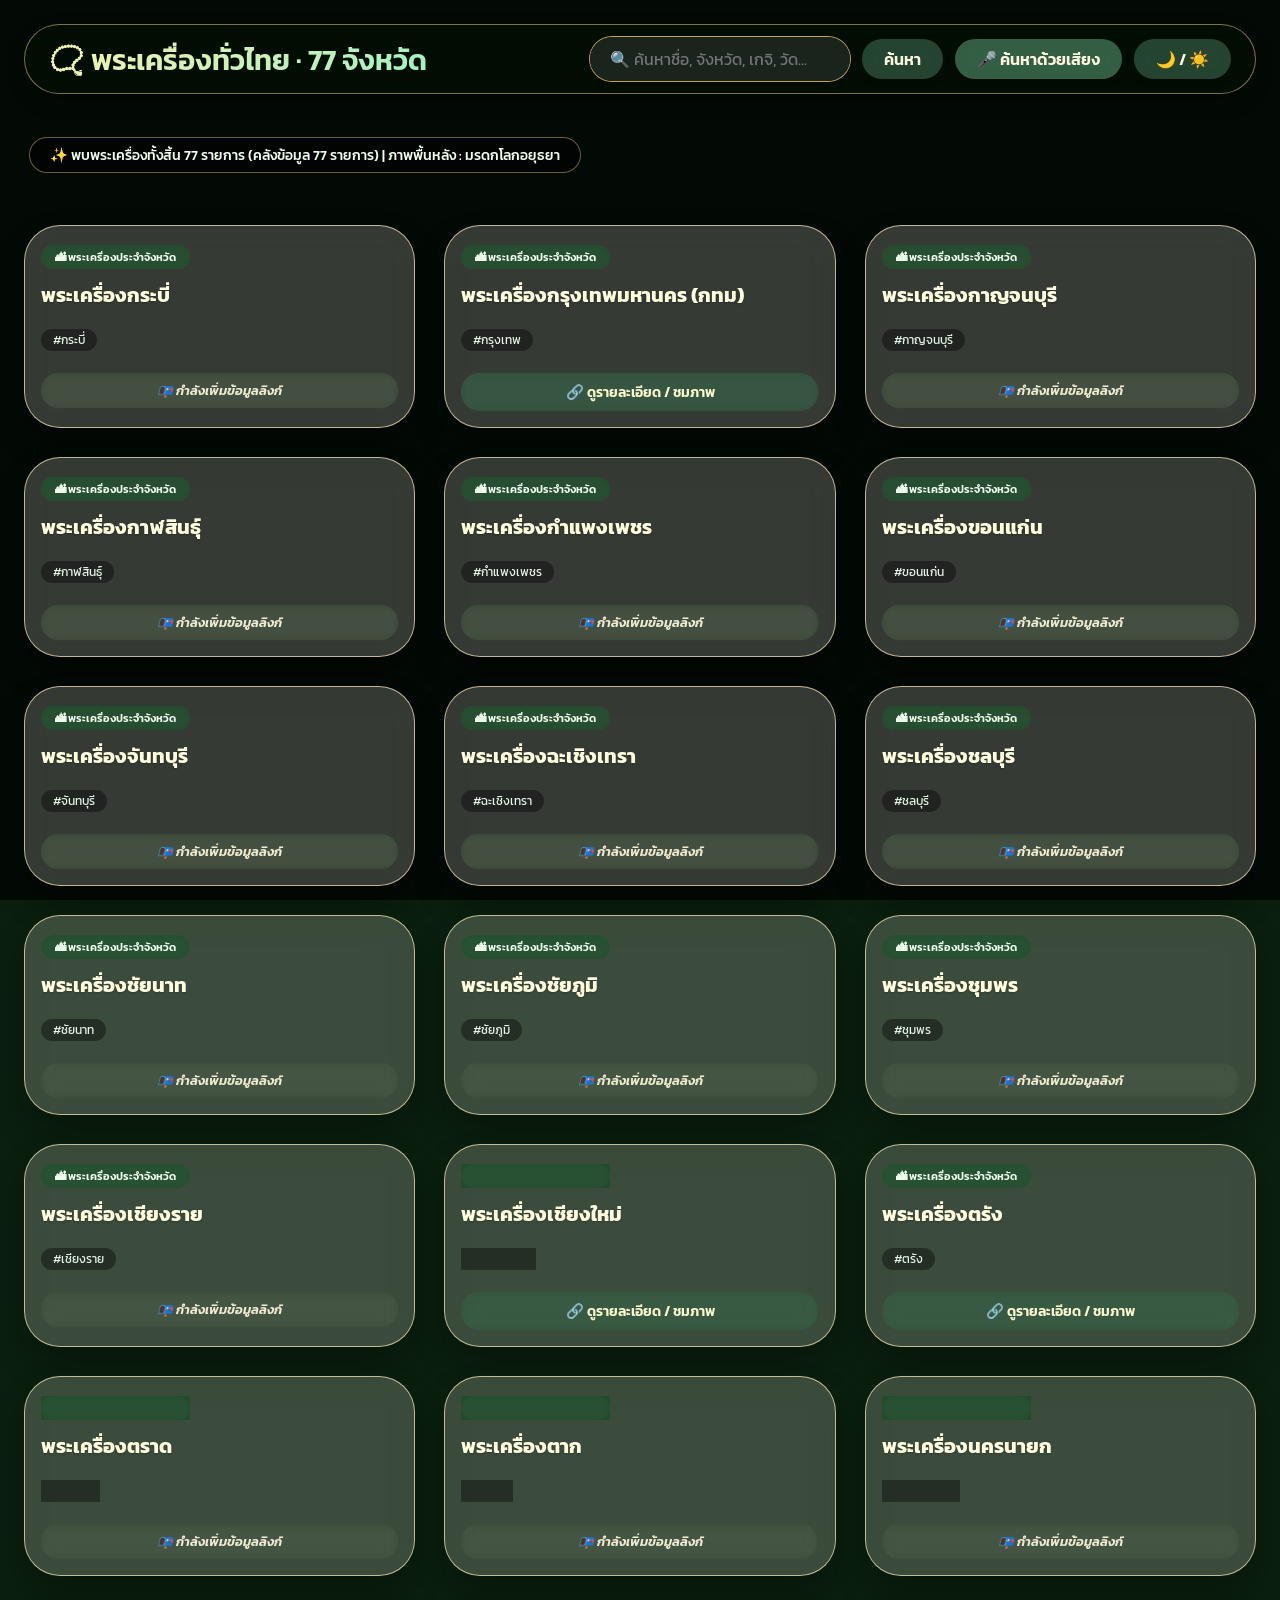
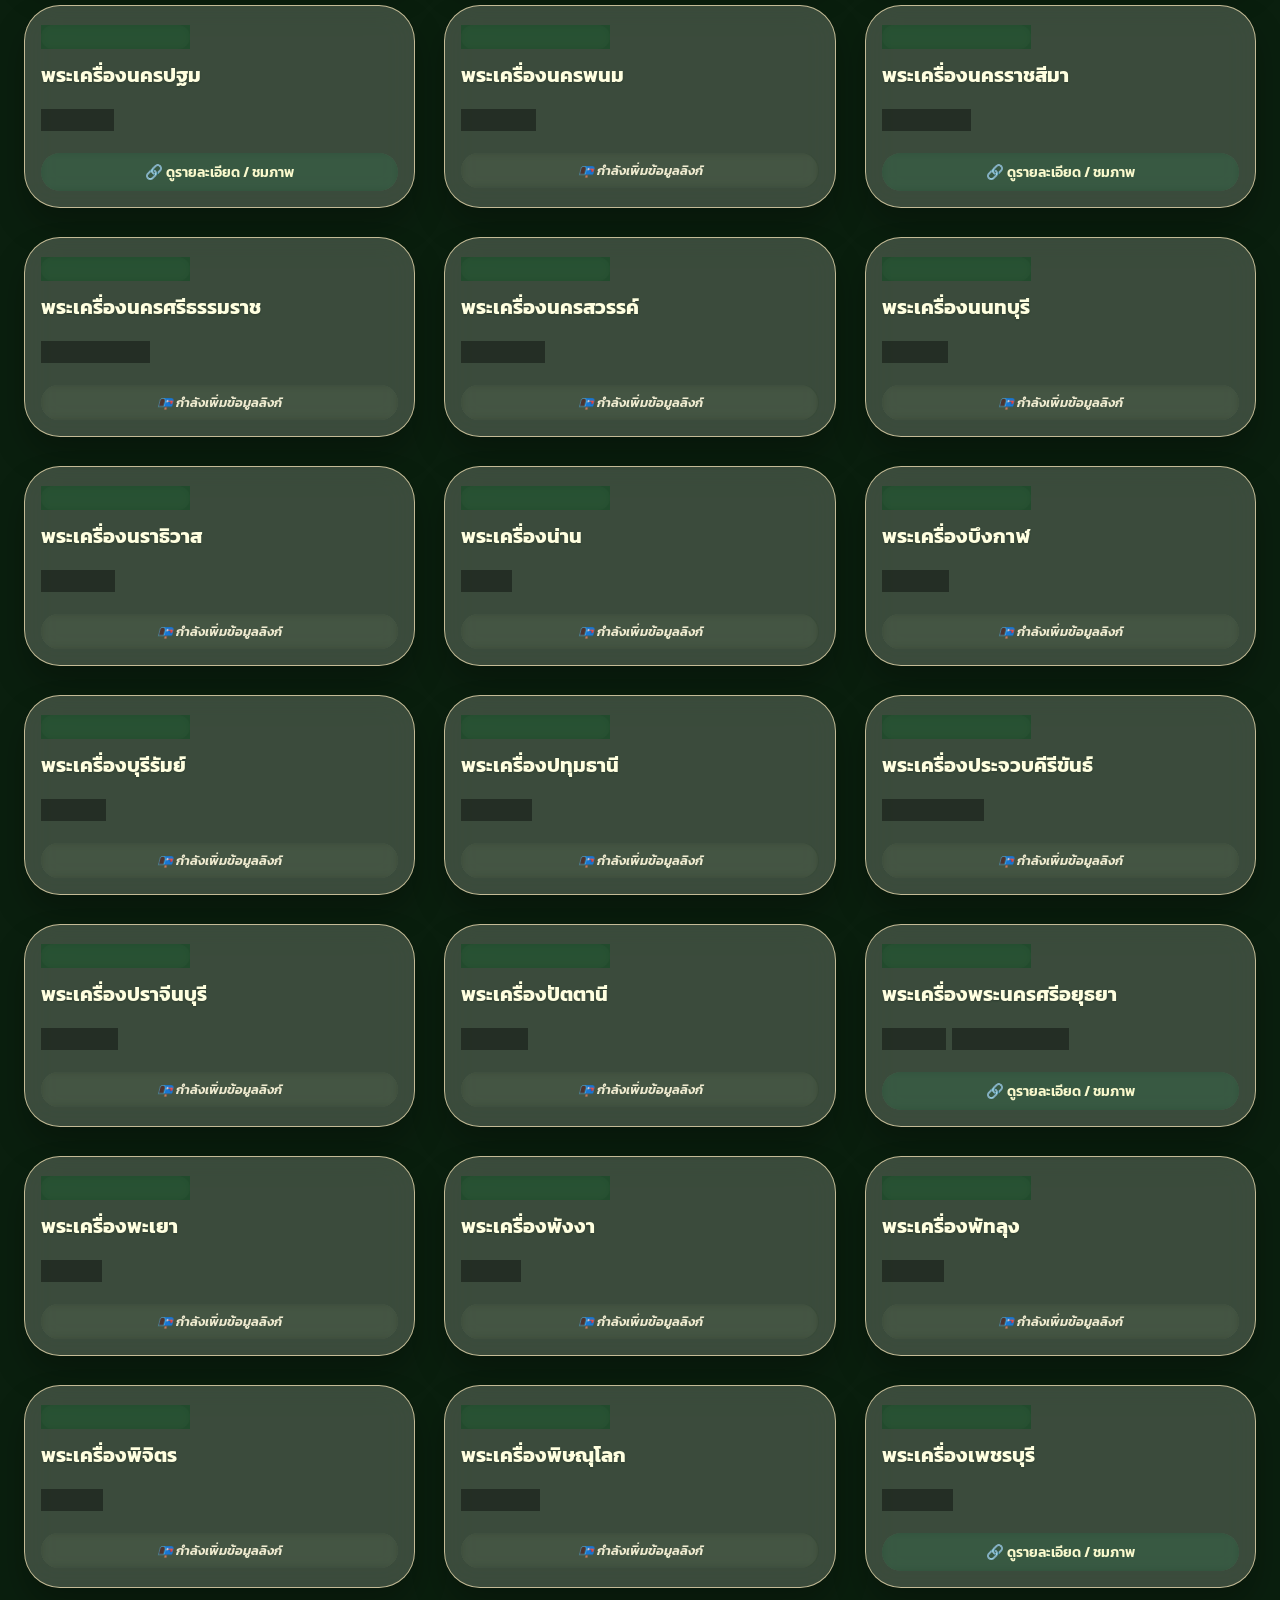
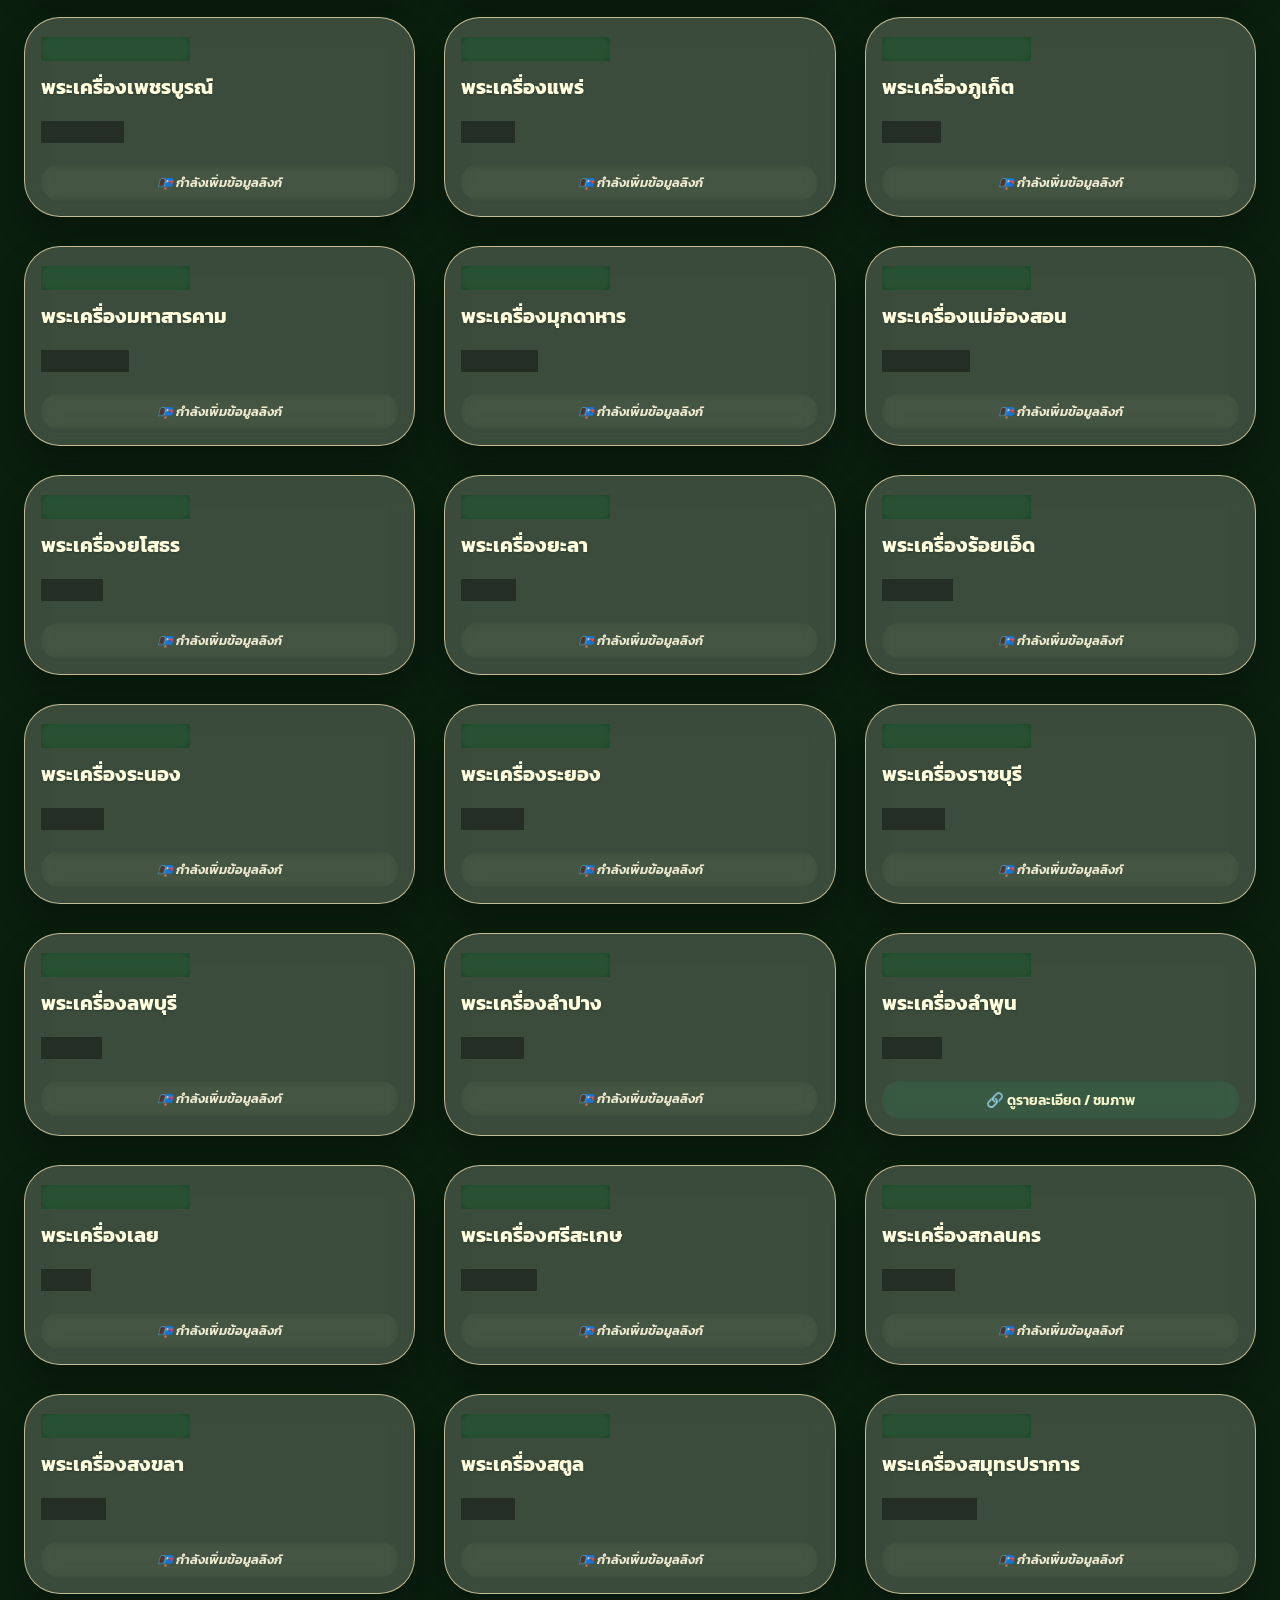
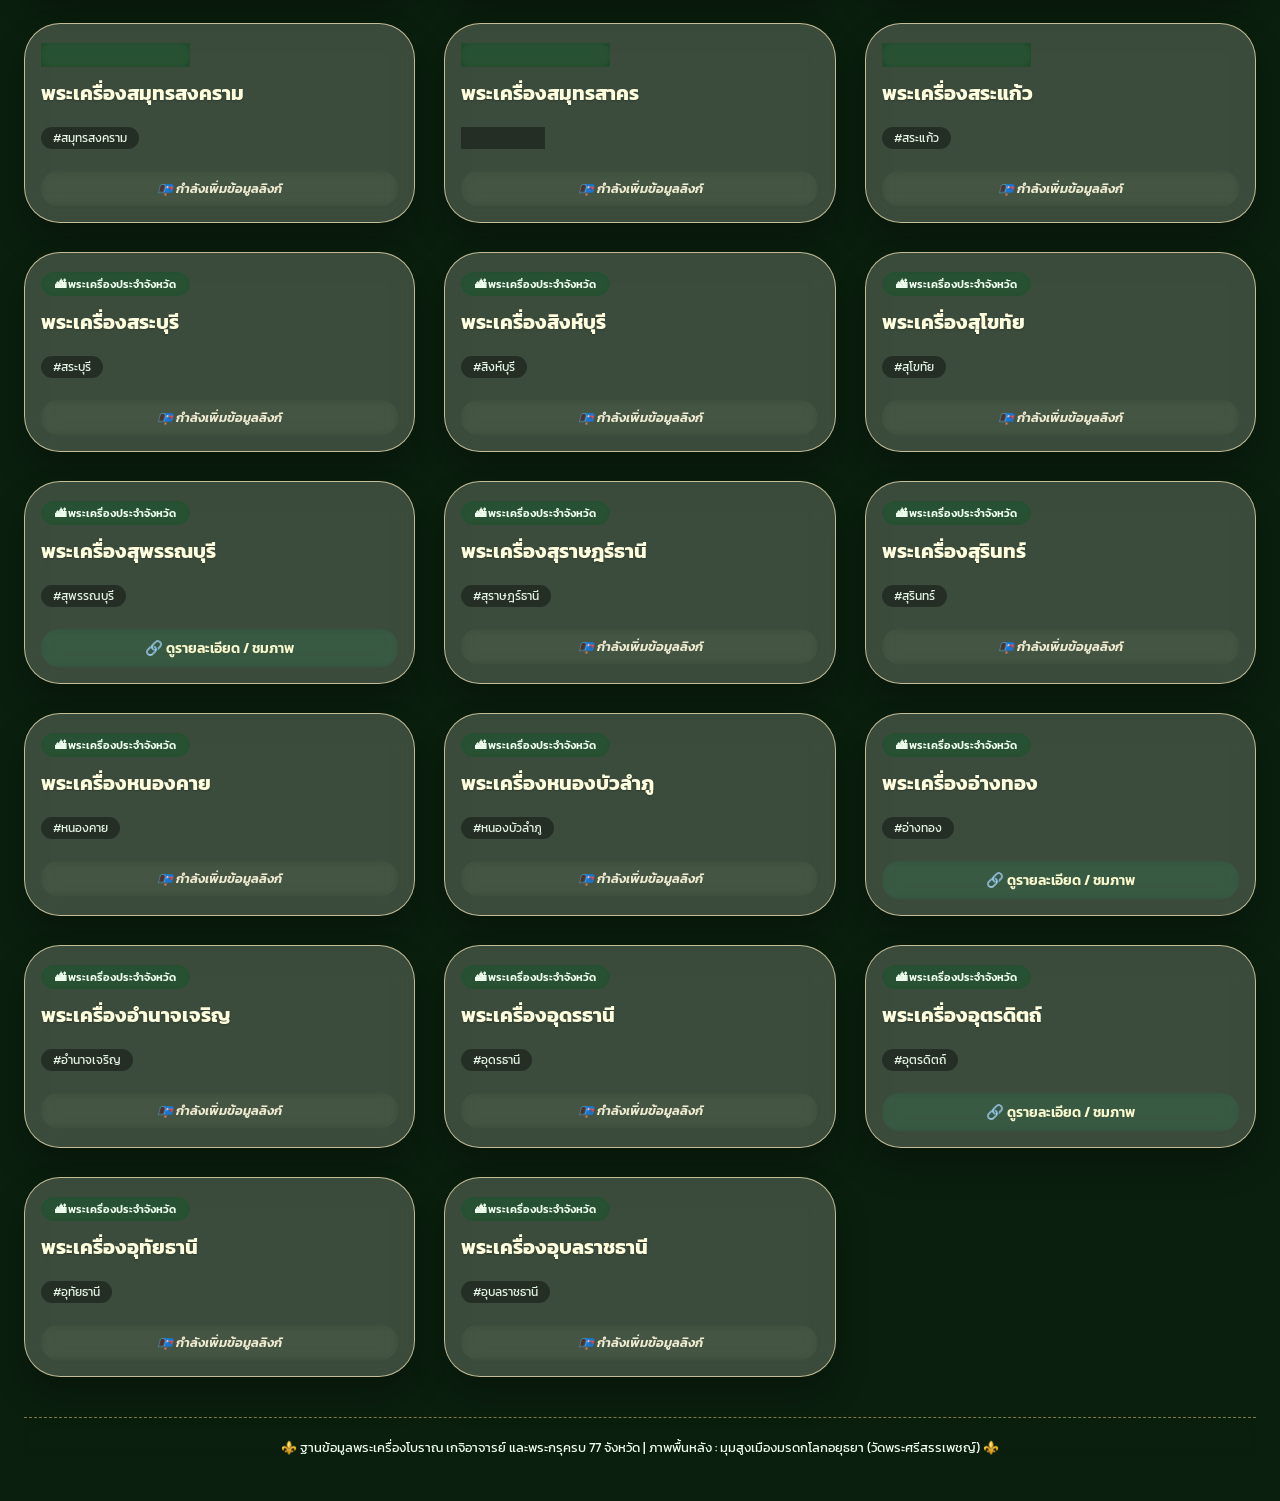
==== commit 6d6f09e5: "Update icedrive6.html" ====
--- a/icedrive6.html
+++ b/icedrive6.html
@@ -401,7 +401,7 @@
     { name: "พระเครื่องสระบุรี", category: "region", url: "", keywords: ["สระบุรี"] },
     { name: "พระเครื่องสิงห์บุรี", category: "region", url: "", keywords: ["สิงห์บุรี"] },
     { name: "พระเครื่องสุโขทัย", category: "region", url: "", keywords: ["สุโขทัย"] },
-    { name: "พระเครื่องสุพรรณบุรี", category: "region", url: "https://icedrive.net/s/fA9Y4WNu6hWQBWzFVbG4wkvib9zB", keywords: ["สุพรรณบุรี"] },
+    { name: "พระเครื่องสุพรรณบุรี", category: "region", url: "https://icedrive.net/s/gPYyZGN1vtT1uxaSBtktGSS1BwPv", keywords: ["สุพรรณบุรี"] },
     { name: "พระเครื่องสุราษฎร์ธานี", category: "region", url: "", keywords: ["สุราษฎร์ธานี"] },
     { name: "พระเครื่องสุรินทร์", category: "region", url: "", keywords: ["สุรินทร์"] },
     { name: "พระเครื่องหนองคาย", category: "region", url: "", keywords: ["หนองคาย"] },
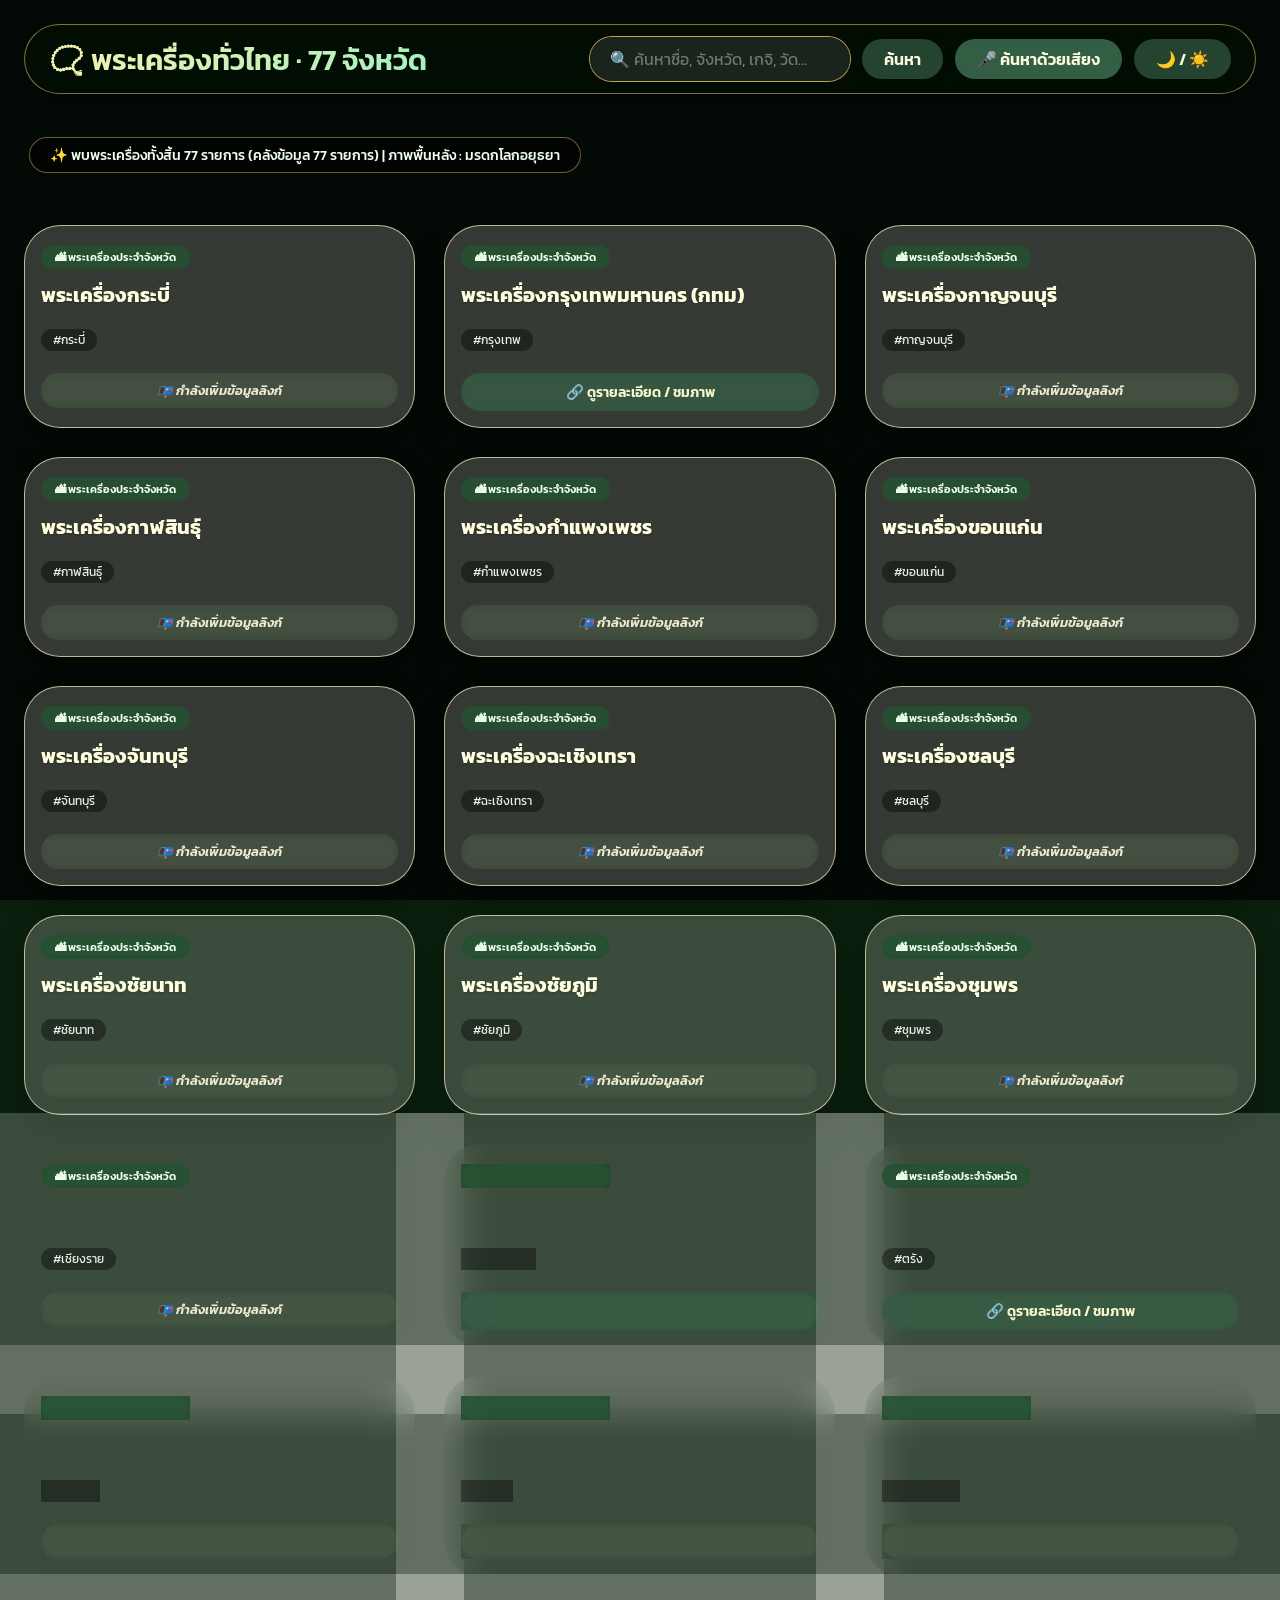
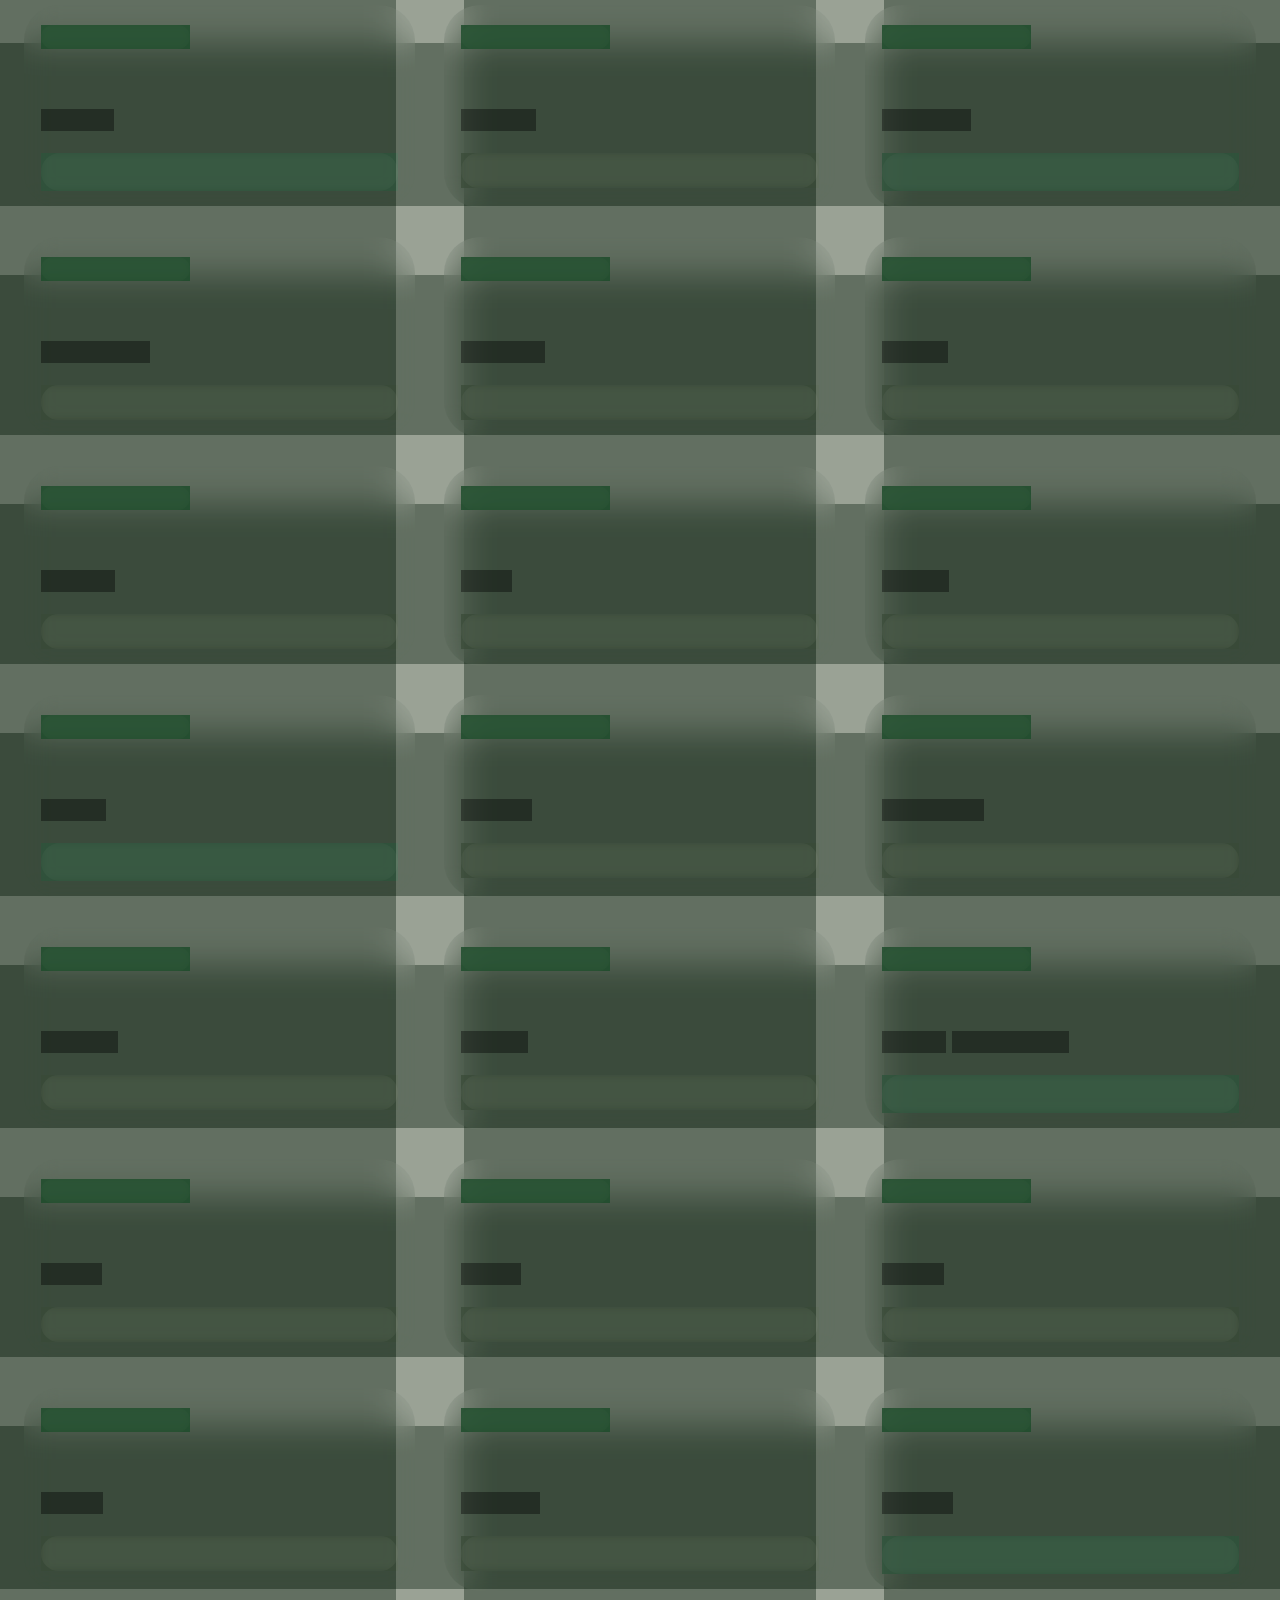
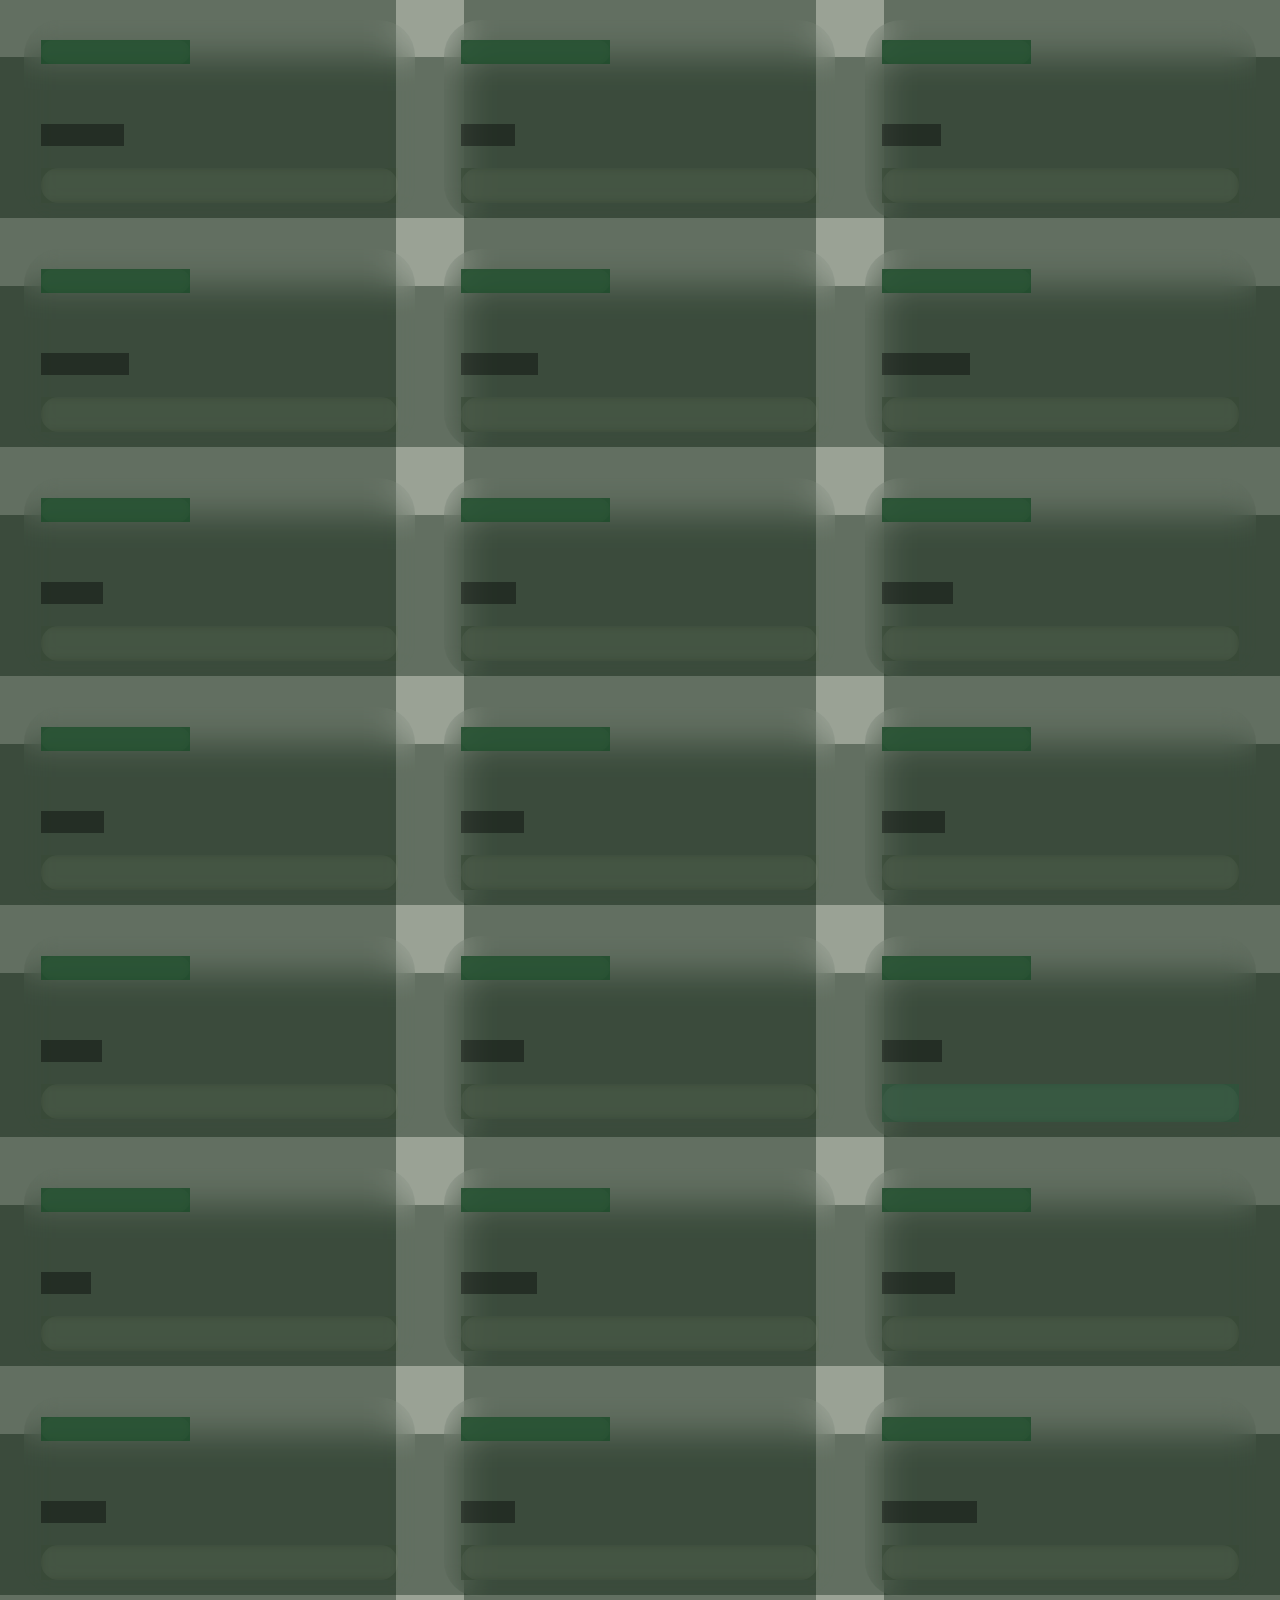
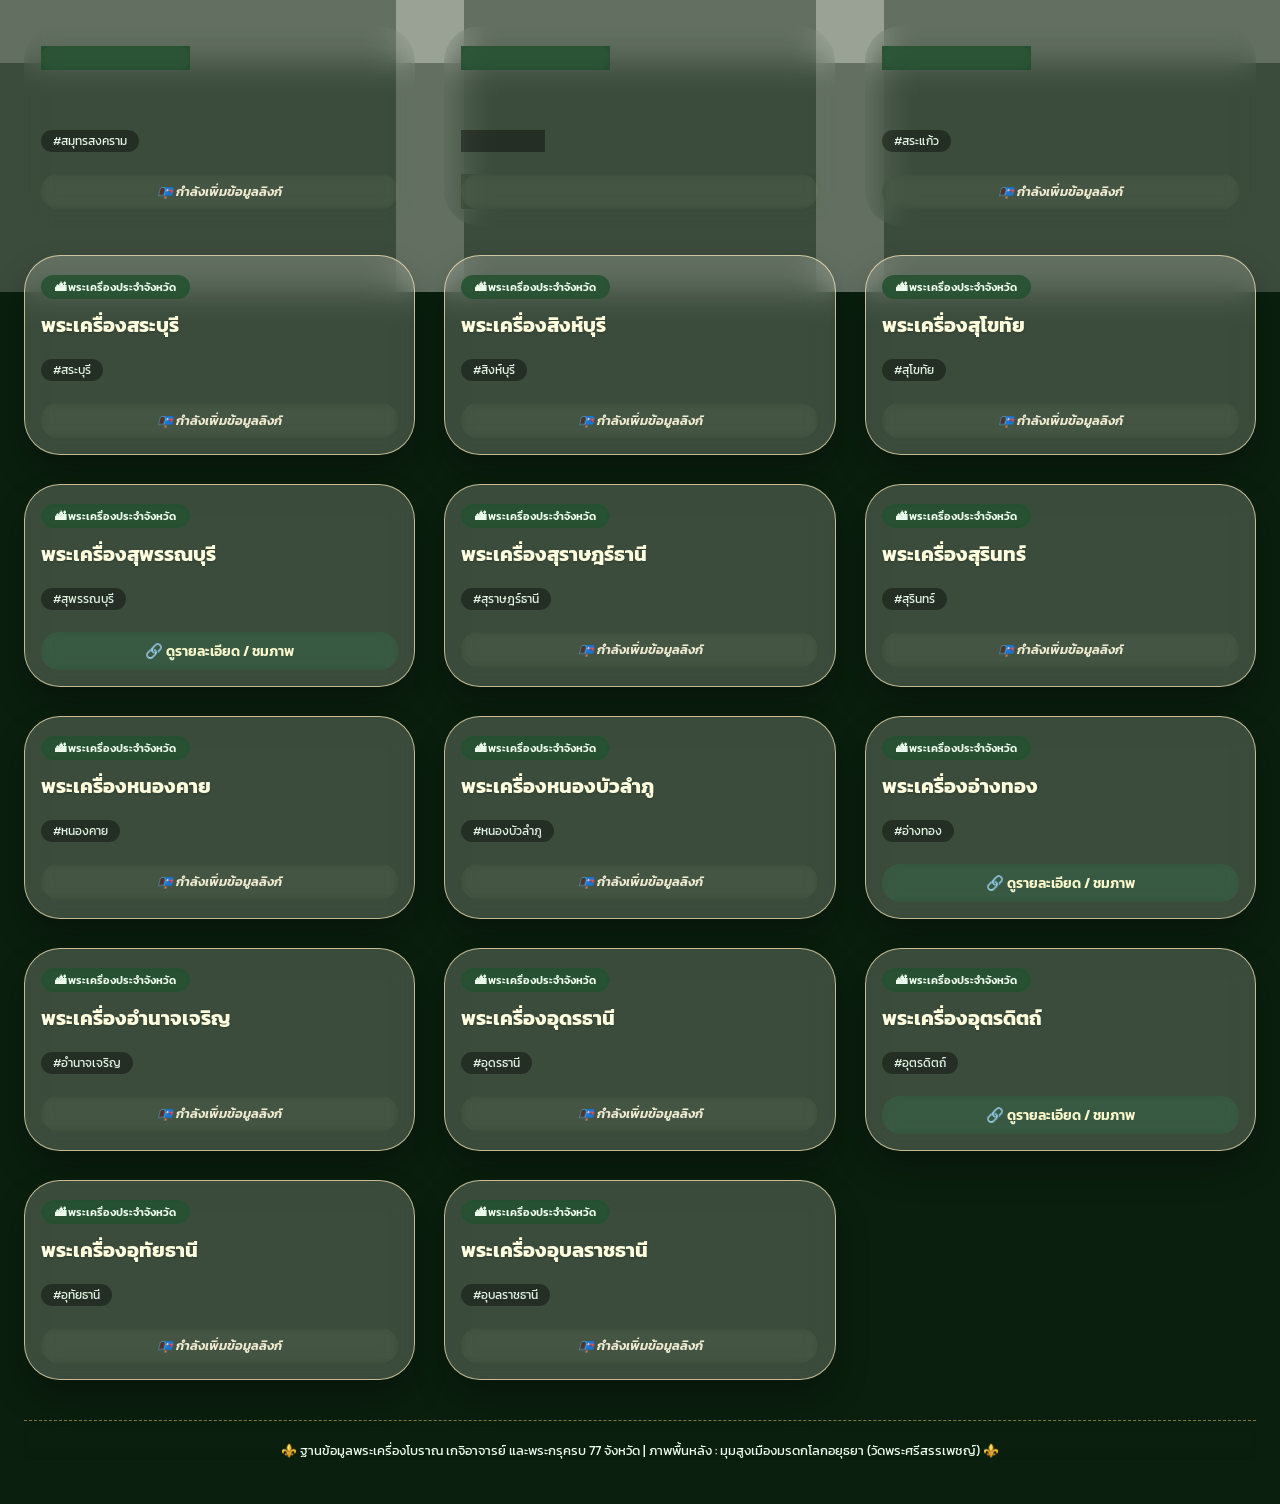
==== commit ece7295f: "Update icedrive6.html" ====
--- a/icedrive6.html
+++ b/icedrive6.html
@@ -362,7 +362,7 @@
     { name: "พระเครื่องนราธิวาส", category: "region", url: "", keywords: ["นราธิวาส"] },
     { name: "พระเครื่องน่าน", category: "region", url: "", keywords: ["น่าน"] },
     { name: "พระเครื่องบึงกาฬ", category: "region", url: "", keywords: ["บึงกาฬ"] },
-    { name: "พระเครื่องบุรีรัมย์", category: "region", url: "", keywords: ["บุรีรัมย์"] },
+    { name: "พระเครื่องบุรีรัมย์", category: "region", url: "https://icedrive.net/s/tBG52Gw9agXw4384X7fA7i4aTT6C", keywords: ["บุรีรัมย์"] },
     { name: "พระเครื่องปทุมธานี", category: "region", url: "", keywords: ["ปทุมธานี"] },
     { name: "พระเครื่องประจวบคีรีขันธ์", category: "region", url: "", keywords: ["ประจวบคีรีขันธ์"] },
     { name: "พระเครื่องปราจีนบุรี", category: "region", url: "", keywords: ["ปราจีนบุรี"] },
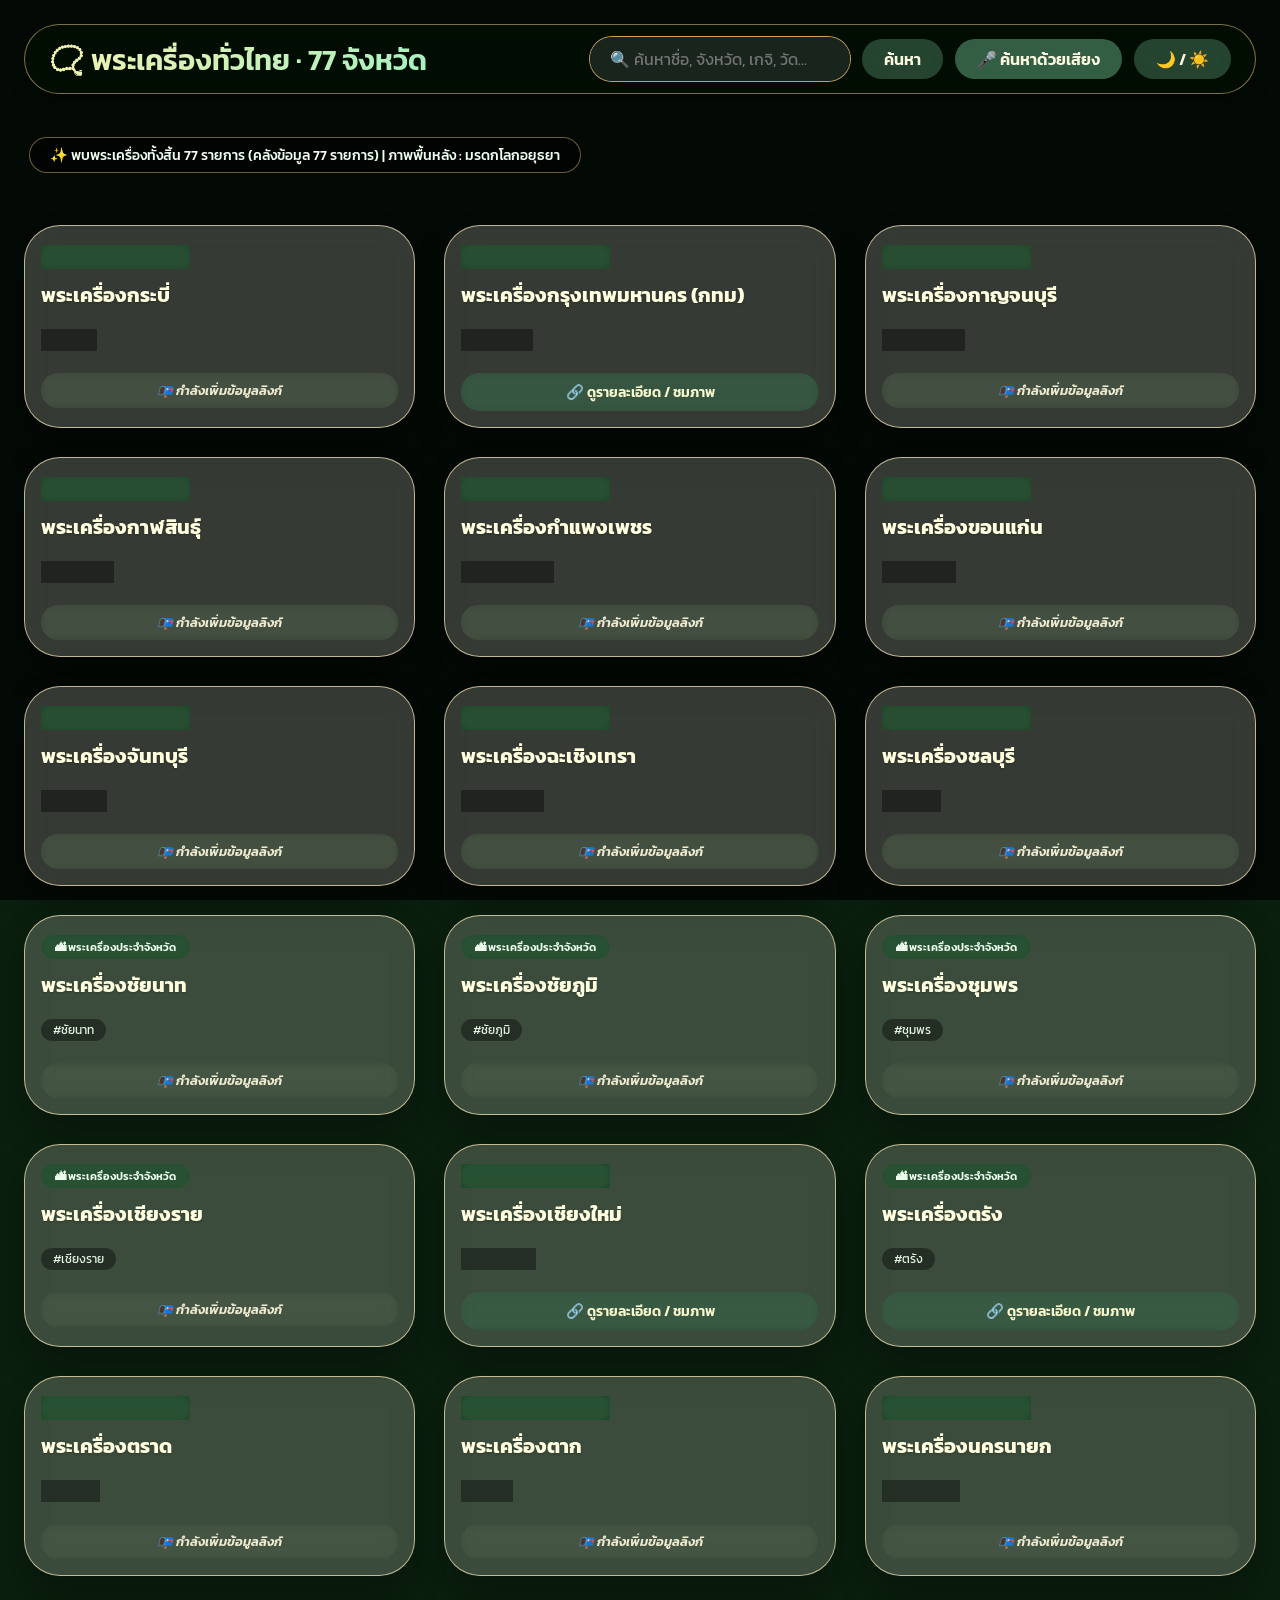
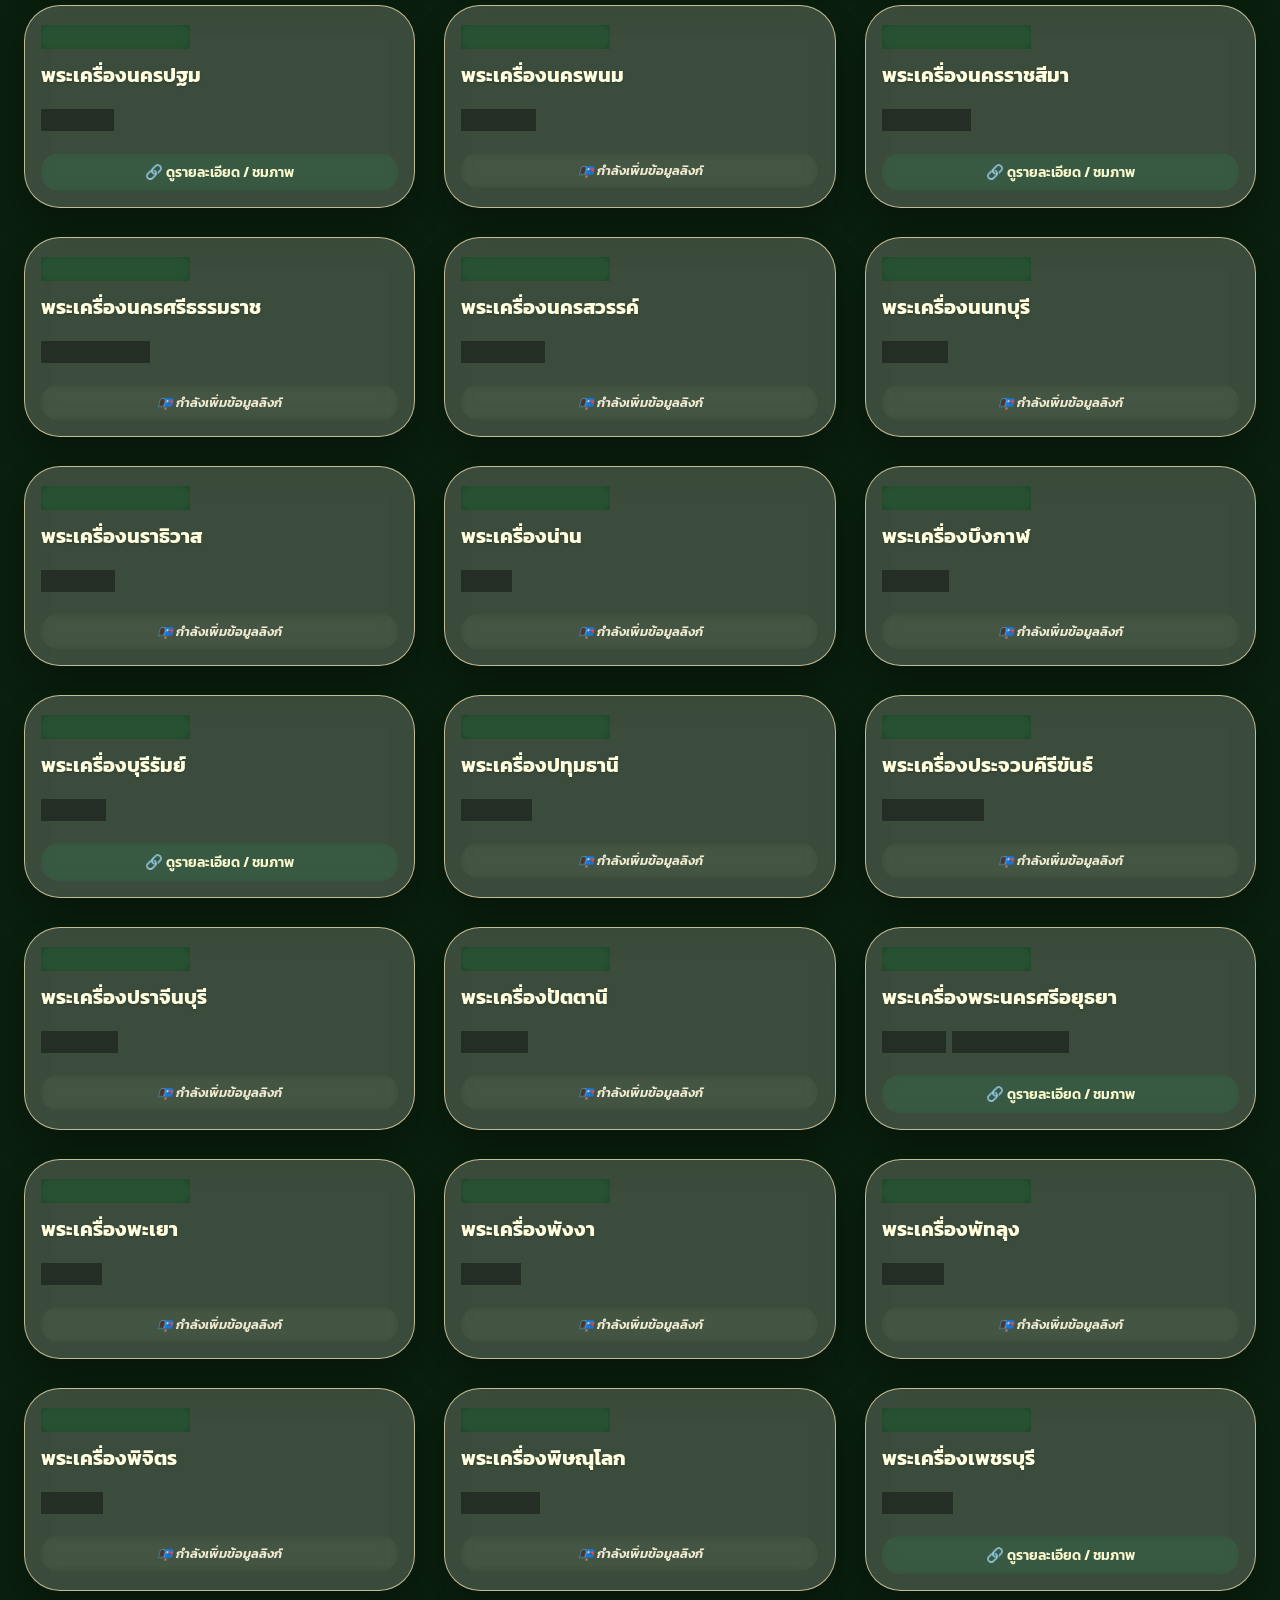
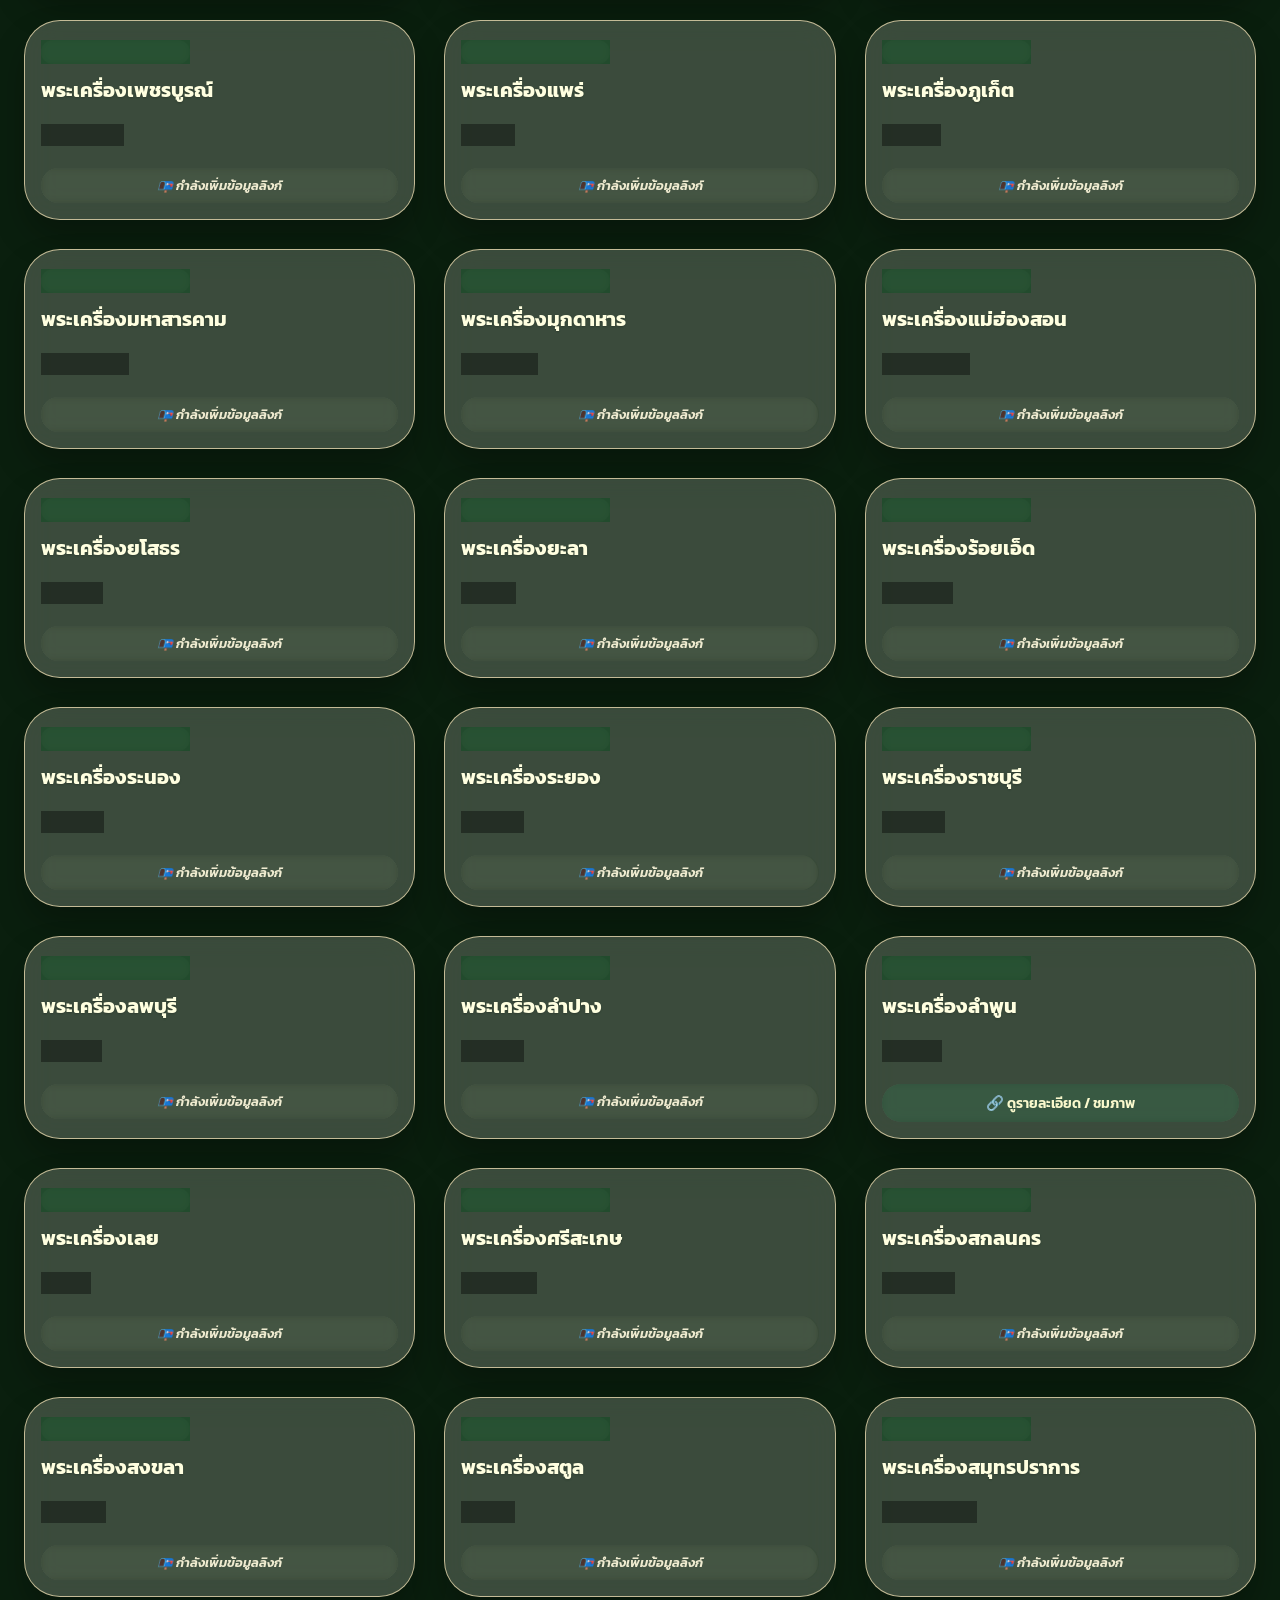
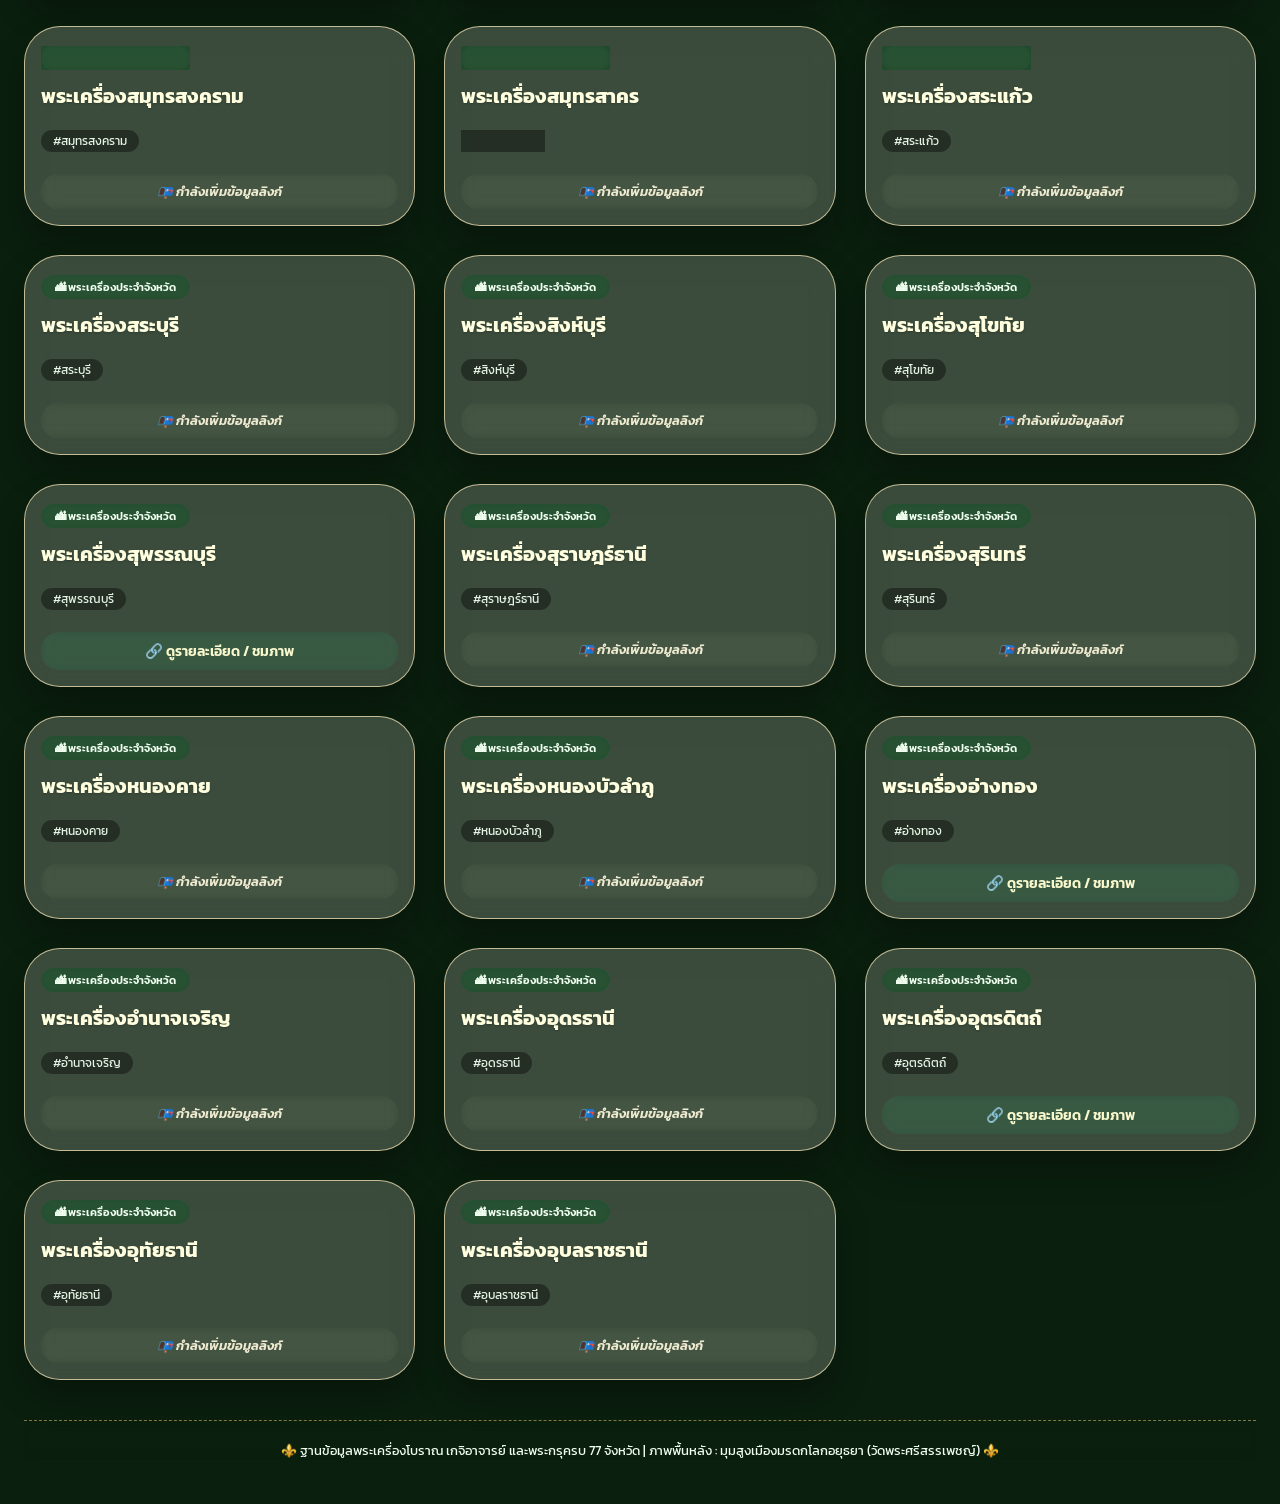
==== commit f49ab0d8: "Update icedrive6.html" ====
--- a/icedrive6.html
+++ b/icedrive6.html
@@ -362,7 +362,7 @@
     { name: "พระเครื่องนราธิวาส", category: "region", url: "", keywords: ["นราธิวาส"] },
     { name: "พระเครื่องน่าน", category: "region", url: "", keywords: ["น่าน"] },
     { name: "พระเครื่องบึงกาฬ", category: "region", url: "", keywords: ["บึงกาฬ"] },
-    { name: "พระเครื่องบุรีรัมย์", category: "region", url: "https://icedrive.net/s/tBG52Gw9agXw4384X7fA7i4aTT6C", keywords: ["บุรีรัมย์"] },
+    { name: "พระเครื่องบุรีรัมย์", category: "region", url:"https://icedrive.net/s/tBG52Gw9agXw4384X7fA7i4aTT6C", keywords: ["บุรีรัมย์"] },
     { name: "พระเครื่องปทุมธานี", category: "region", url: "", keywords: ["ปทุมธานี"] },
     { name: "พระเครื่องประจวบคีรีขันธ์", category: "region", url: "", keywords: ["ประจวบคีรีขันธ์"] },
     { name: "พระเครื่องปราจีนบุรี", category: "region", url: "", keywords: ["ปราจีนบุรี"] },
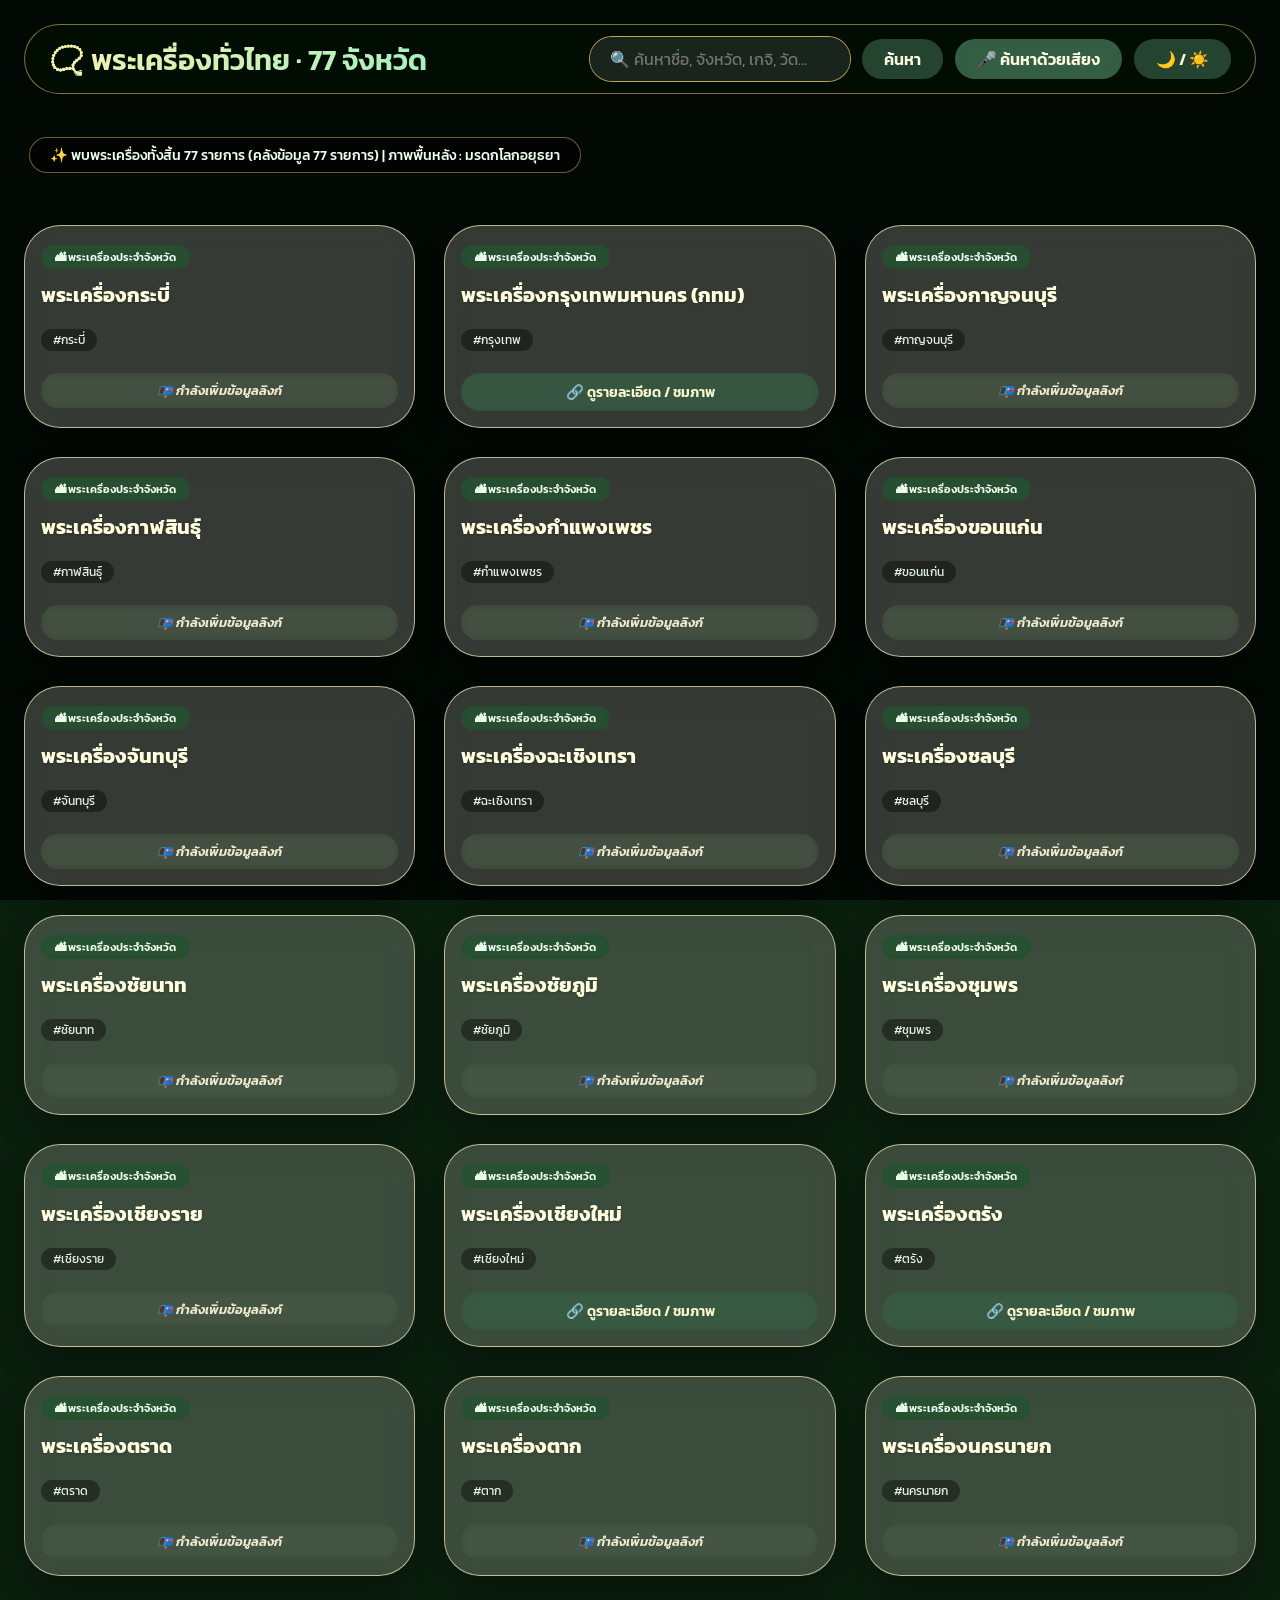
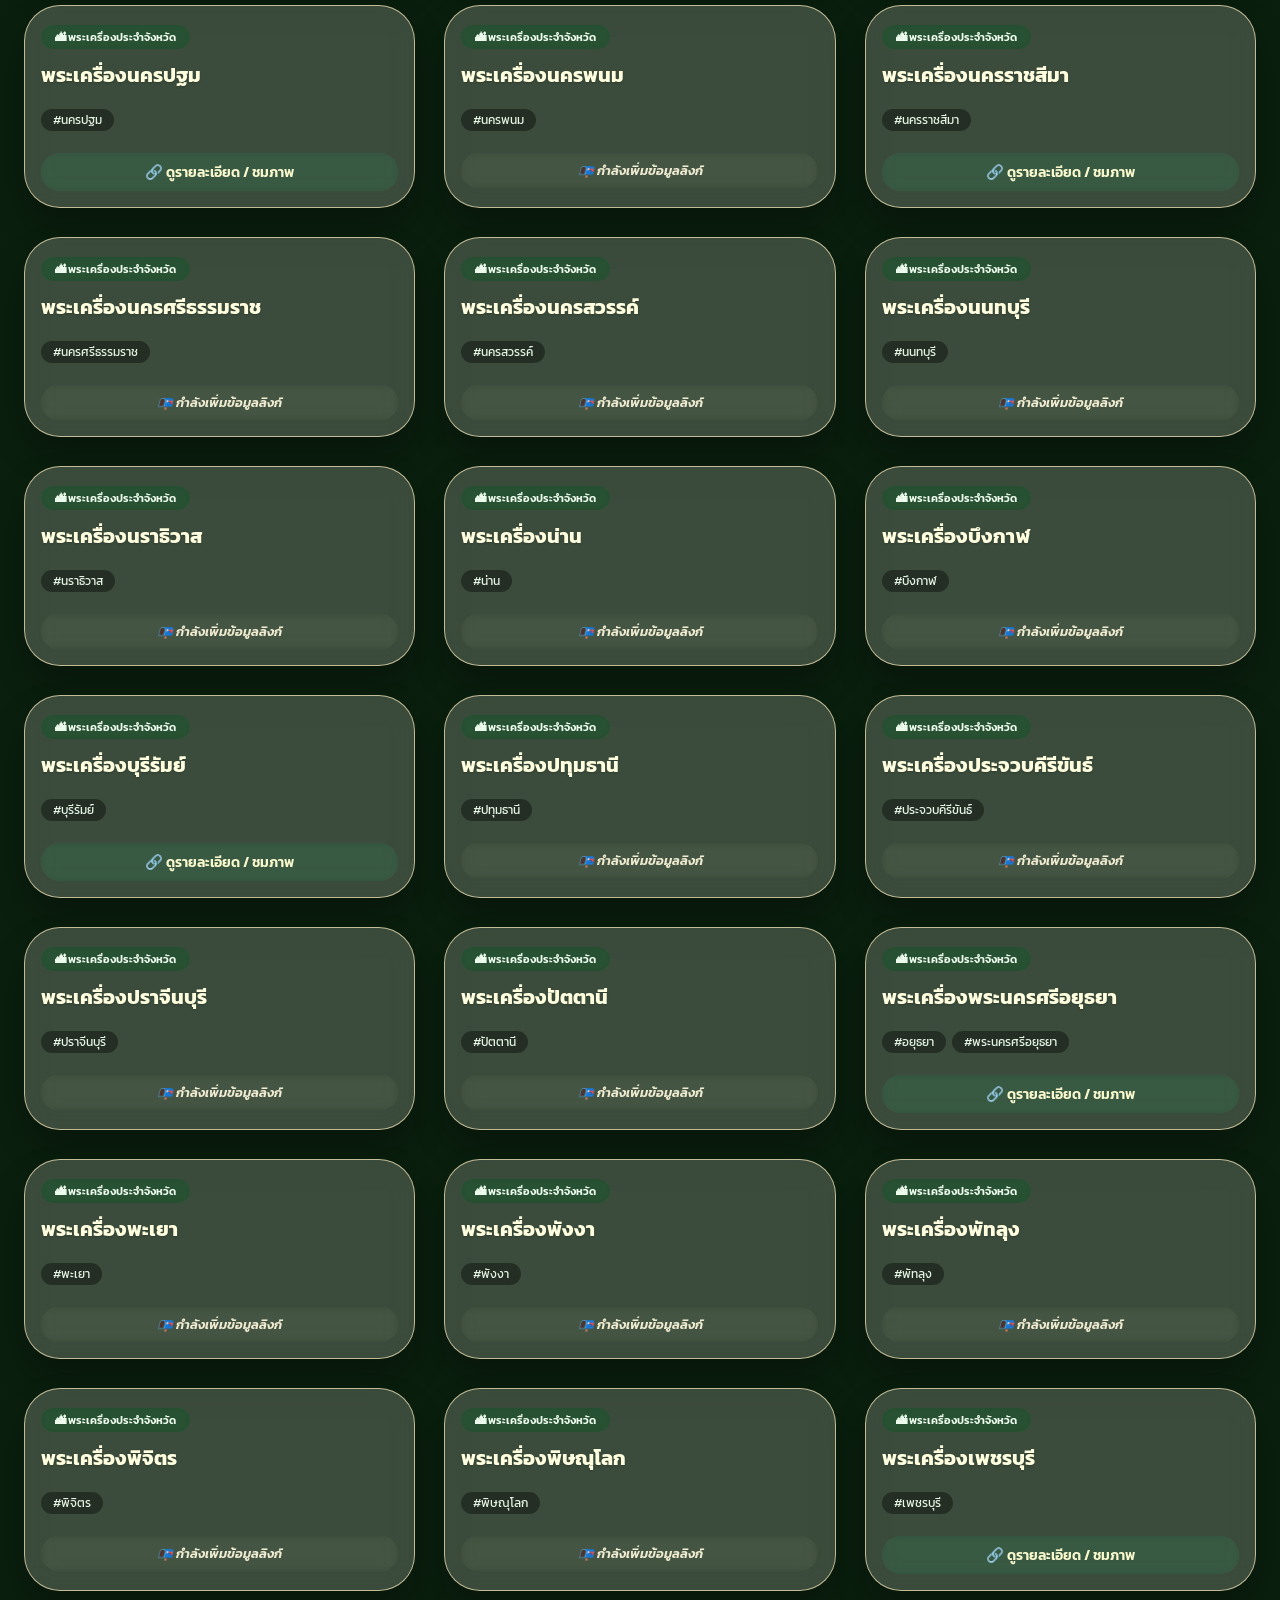
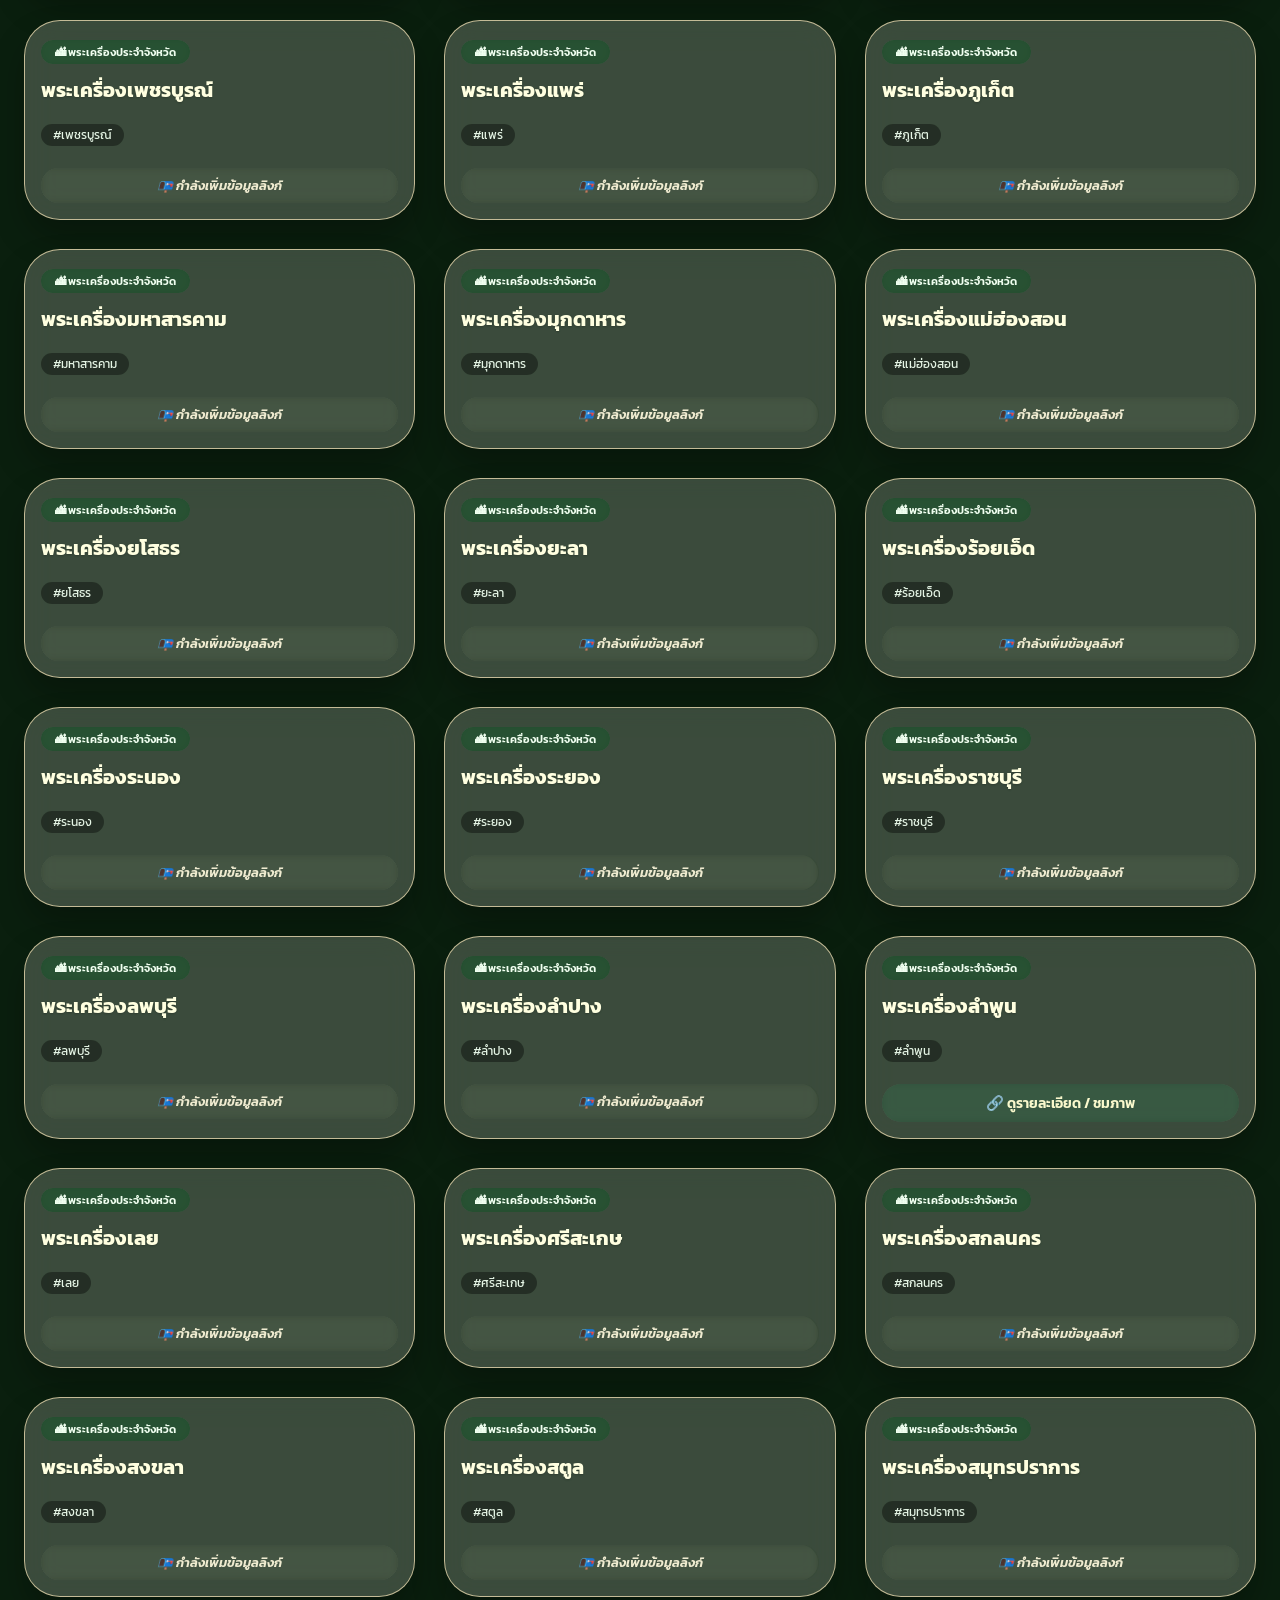
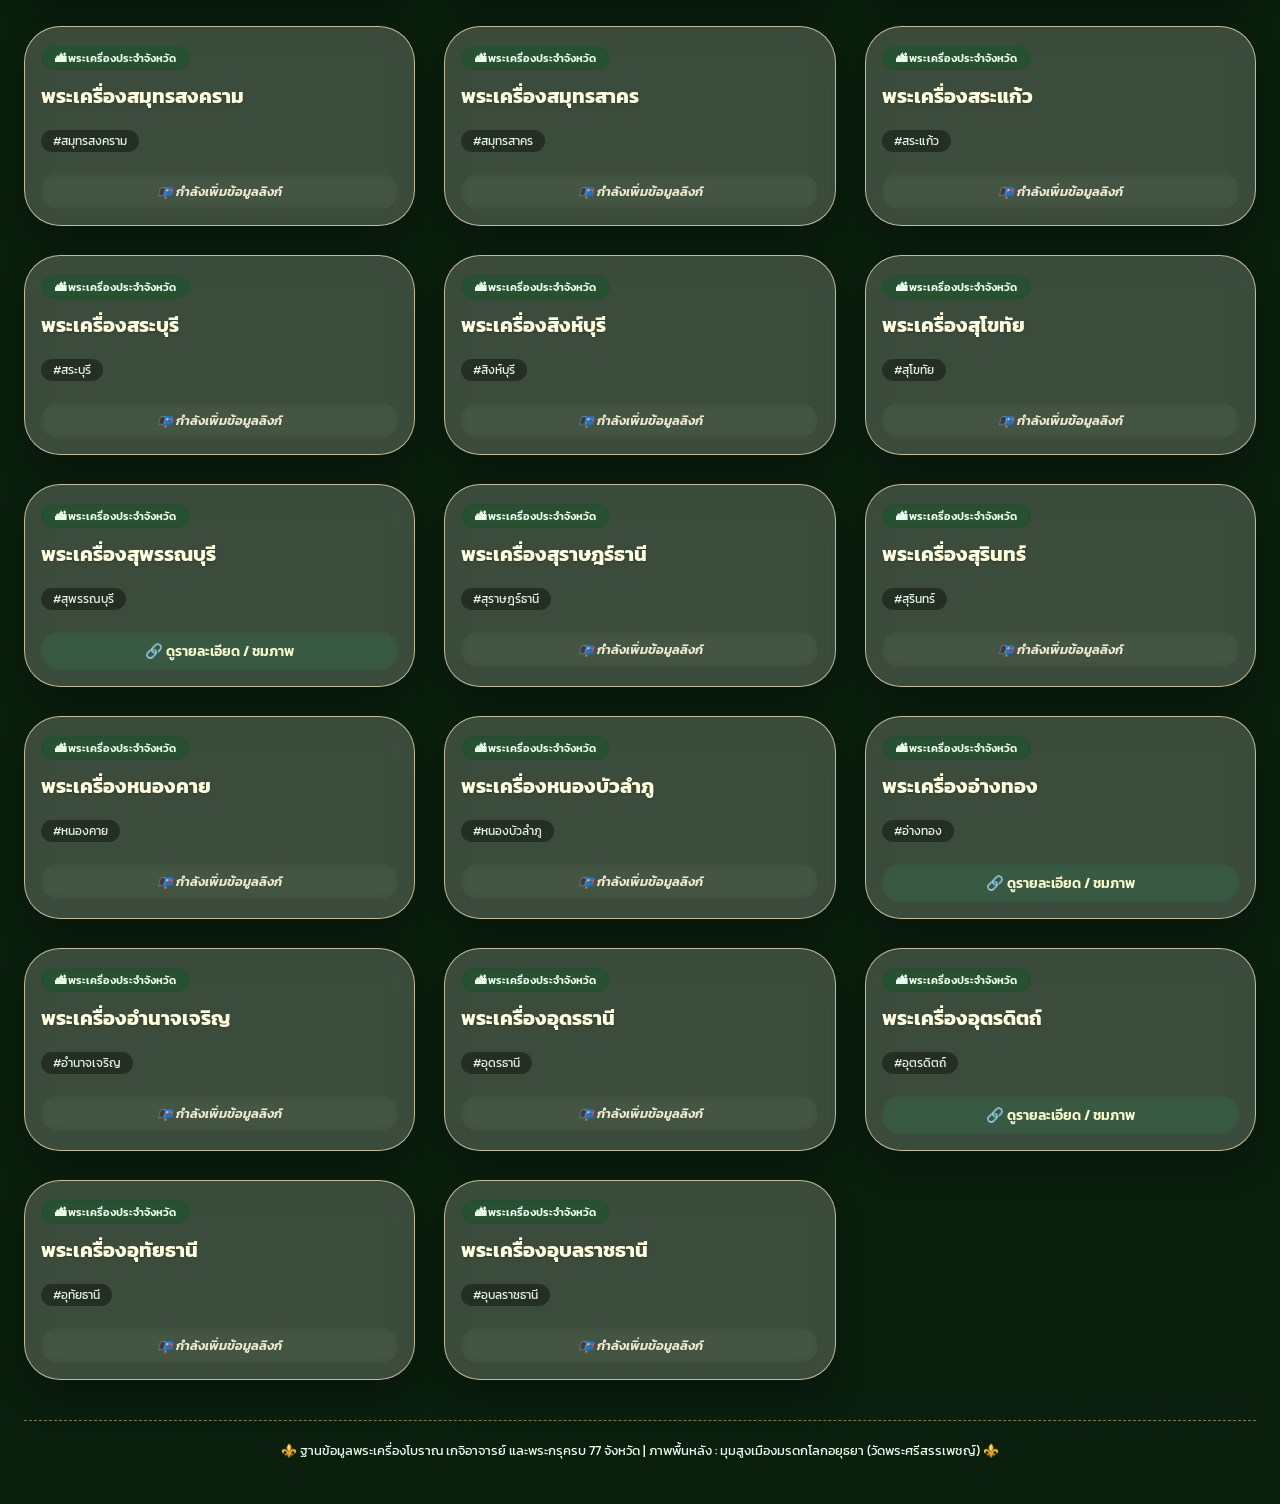
==== commit b6071820: "Update icedrive6.html" ====
--- a/icedrive6.html
+++ b/icedrive6.html
@@ -367,7 +367,7 @@
     { name: "พระเครื่องประจวบคีรีขันธ์", category: "region", url: "", keywords: ["ประจวบคีรีขันธ์"] },
     { name: "พระเครื่องปราจีนบุรี", category: "region", url: "", keywords: ["ปราจีนบุรี"] },
     { name: "พระเครื่องปัตตานี", category: "region", url: "", keywords: ["ปัตตานี"] },
-    { name: "พระเครื่องพระนครศรีอยุธยา", category: "region", url: "https://photos.app.goo.gl/4XQMKJAjMaJmFzZAA", keywords: ["อยุธยา","พระนครศรีอยุธยา"] },
+    { name: "พระเครื่องพระนครศรีอยุธยา", category: "region", url:"https://icedrive.net/s/wNa76biyzywuf1NfhZi6tAzk2j5D", keywords: ["อยุธยา","พระนครศรีอยุธยา"] },
     { name: "พระเครื่องพะเยา", category: "region", url: "", keywords: ["พะเยา"] },
     { name: "พระเครื่องพังงา", category: "region", url: "", keywords: ["พังงา"] },
     { name: "พระเครื่องพัทลุง", category: "region", url: "", keywords: ["พัทลุง"] },
